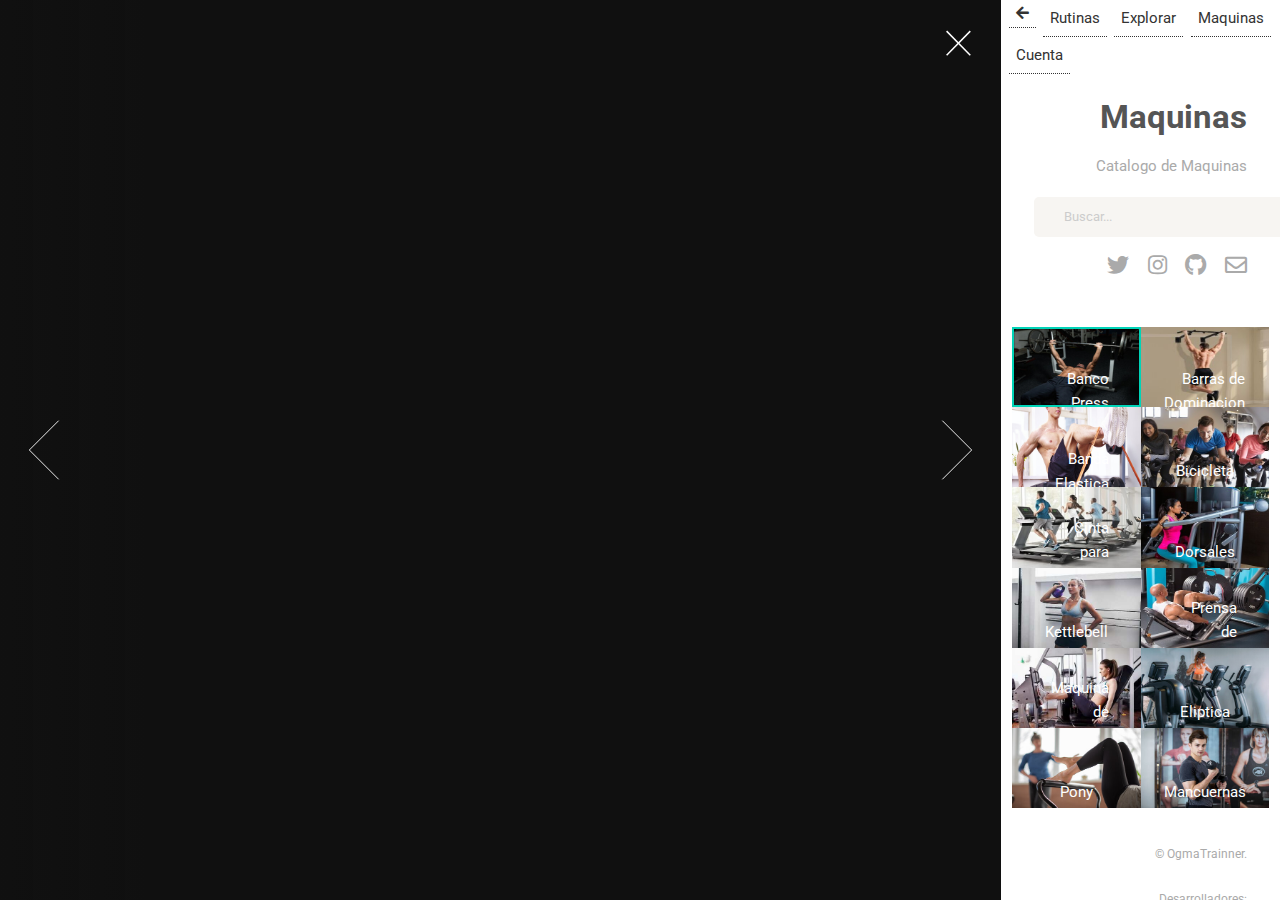
==== index.html @ bb1aaa71 "se agrega la pestana explorar" ====
<!DOCTYPE HTML>
<!--
	Lens by HTML5 UP
	html5up.net | @ajlkn
	Free for personal and commercial use under the CCA 3.0 license (html5up.net/license)
-->
<html>
	<head>
		<title>OgmaTrainner</title>
		<meta charset="utf-8" />
		<meta name="viewport" content="width=device-width, initial-scale=1, user-scalable=no" />
		<link rel="stylesheet" href="assets/css/main.css" />
		<noscript><link rel="stylesheet" href="assets/css/noscript.css" /></noscript>
	</head>
	<body class="is-preload-0 is-preload-1 is-preload-2">

		<!-- Main -->
			<div id="main">

				<div class="navbar">
					<ul>
						<li><a href="IniciarSesion.html" class="fas fa-arrow-left"></a></li>
						<li><a href="#">Rutinas</a></li>
						<li><a href="Explorar.html">Explorar</a></li>
						<li><a href="index.html">Maquinas</a></li>
						<li><a href="RegistrarDatos.html">Cuenta</a></li>												
					</ul>
				</div>

				<!-- Header -->
					<header id="header">

						<h1>Maquinas</h1>
						<p>Catalogo de Maquinas</p>

						<!--Search-->
						<div class="box">
							<div class="container-1">
								<span class="icon"></span>
								<input type="search" id="search" placeholder="Buscar..." />
							</div>
						</div>

						<!--Icons-->
						<ul class="icons">
							<li><a href="#" class="icon brands fa-twitter"><span class="label">Twitter</span></a></li>
							<li><a href="#" class="icon brands fa-instagram"><span class="label">Instagram</span></a></li>
							<li><a href="#" class="icon brands fa-github"><span class="label">Github</span></a></li>
							<li><a href="#" class="icon fa-envelope"><span class="label">Email</span></a></li>
						</ul>
					</header>

				<!-- Thumbnail -->
					<section id="thumbnails">
						<article>
							<a class="thumbnail" href="images/Banco_Press_Grandote.jpg" width= 50px data-position="left center"><img content-position="center" src="images/Banco_Press_Chiquito.jpg" alt="" /><div class="centrado">Banco Press</div></a>
							<h2>Banco Press</h2>
							<p>El press de banca, press de pecho, fuerza en banco, fuerza acostado o press banca, es un ejercicio de peso libre que trabaja principalmente la zona superior del cuerpo.</p>
						<button type="button" class="button1">Click Me!</button>
						</article>
						<article>
							<a class="thumbnail" href="images/Barras_Dominacion_Grande.jpg"><img src="images/Barras_Dominacion_Chiquita.jpg" alt="" /><div class="centrado">Barras de Dominacion</div></a>
							<h2>Barras de Dominacion</h2>
							<p>Las dominadas son ejercicios que consisten en levantar el cuerpo mientras este pende de una barra. Mediante diferentes agarres de las manos, se parte con los brazos estirados y 
							solicitando la fuerza de brazos espalda y abdomen, se lleva la barbilla a la altura de la barra.</p>
						<button type="button" class="button1">Click Me!</button>
						</article>
						<article>
							<a class="thumbnail" href="images/Cintas_Elastica_Grande.jpg" data-position="top center"><img  src="images/Cintas_Elastica_Chiquito.jpg" alt="" /><div class="centrado">Banda Elastica</div></a>
							<h2>Cintas Elasticas</h2>
							<p>con las bandas elásticas se pueden realizar ejercicios como un curl de bíceps, press militar, sentadillas o extensiones de tríceps. Tonificación muscular: otro motivo es el de tonificar 
							la musculatura, y para lo cual suelen emplearse las bandas lisas.</p>
						<button type="button" class="button1">Click Me!</button>
						</article>
						<article>
							<a class="thumbnail" href="images/Bicicleta.jpg"><img src="images/Bicicleta_pequeña.jpg" alt="" /><div class="centrado">Bicicleta</div></a>
							<h2>Bicicletas</h2>
							<p>El pedaleo incrementa la fuerza de las piernas, pues ejercita principalmente los músculos cuádriceps y los gemelos. Como resultado de un entrenamiento constante en bicicleta estática 
							se obtienen unas piernas más resistentes y contorneadas y un abdomen y glúteos más definidos.</p>
						<button type="button" class="button1">Click Me!</button>
						</article>
						<article>
							<a class="thumbnail" href="images/Cinta_Correr_.jpg" data-position="top center"><img src="images/Cinta_Correr_Pequeña.jpg" alt="" /><div class="centrado">Cinta para correr</div></a>
							<h2>Cinta de Correr</h2>
							<p>Si deseas bajar grasa y tonificar tus músculos en piernas y glúteos podrás hacer grandes sancadas en donde haya un poco de inclinación en la caminadora durante 5 minutos. Recuerda que todos 
							los ejercicios deben ser en intervalos de alta intensidad para que obtengas mejores resultados y de forma rápida.</p>
						<button type="button" class="button1">Click Me!</button>
						</article>
						<article>
							<a class="thumbnail" href="images/Dorsal.jpg"><img src="images/Dorsales_Pequeño.jpeg" alt="" /><div class="centrado">Dorsales</div></a>
							<h2>Dorsales</h2>
							<p>Los ejercicios para dorsales deben ser ejecutados con una técnica muy cuidada, además de informarnos sobre si tenemos alguna disfunción 
							muscular que debamos corregir antes de empezar con ellos.</p>
						<button type="button" class="button1">Click Me!</button>
						</article>
						<article>
							<a class="thumbnail" href="images/Kettlebel_grande.jpg"><img src="images/kettlebell chiquita.jpg" alt="" /><div class="centrado">Kettlebell</div></a>
							<h2>Kettlebell</h2>
							<p>Es una de las mejores formas de trabajar los glúteos, los cuádriceps y los isquiotibiales. Agregar una pesa rusa aumenta la resistencia contra la que su cuerpo tiene que 
							trabajar para levantarse, desafiando aún más sus músculos. Además, sostener la pesa rusa cerca de su pecho le ayuda a clavar la forma adecuada. Sims sugiere ponerse en cuclillas 
							profundamente porque 'es más funcional', explica. 'Cuando recoja bolsas pesadas de comestibles, debe ponerse en cuclillas así para no lastimarse la espalda'.</p>
						<button type="button" class="button1">Click Me!</button>
						</article>
						<article>
							<a class="thumbnail" href="images/prensa_piernas_grande.jpg"><img src="images/prensa_piernas_chiquita.jpg" alt="" /><div class="centrado">Prensa de Piernas</div></a>
							<h2>Prensa de Piernas</h2>
							<p>Nos colocaremos con la espalda bien apoyada en el respaldo de la máquina llamada prensa inclinada a 45 grados y los pies sobre la plataforma que debemos empujar, 
							medianamente separados entre sí. Quitamos los soportes laterales del peso y empujamos la plataforma con las piernas para dejar casi extendidas las mismas</p>
						<button type="button" class="button1">Click Me!</button>
						</article>
						<article>
							<a class="thumbnail" href="images/maquina_piernas_grande.jpeg"><img  src="images/maquina de piernas chiquita.jpg" alt="" /><div class="centrado">Maquina de Piernas</div></a>
							<h2>Maquina de Piernas</h2>
							<p>Esta máquina que se usa generalmente para lesiones, es buenísima para trabajar esta zona tan complicada de la pierna de entrenar. Te sientas en la silla, 
							pones las piernas en las almohadillas pero con los pies bajo estas y con las rodillas alineadas.Una vez colocado, solo tendrás que subir el peso que irá 
							relacionado con la ‘palanca’ que levantarás con tus pies mientras estiras los cuadriceps.</p>
						<button type="button" class="button1">Click Me!</button>
						</article>
						<article>
							<a class="thumbnail" href="images/eliptica_grande.jpg"><img src="images/eliptica chiquita.jpg" alt="" /><div class="centrado">Eliptica</div></a>
							<h2>Eliptica</h2>
							<p>Mientras patinamos estamos trabajando los músculos del tren inferior: los cuádriceps (parte frontal del muslo), glúteos (parte posterior), 
							aductores y abductores (parte interna y externa de las caderas/muslos), y los músculos de la pierna baja, así que la tonificación y fortalecimiento están garantizados. 
							Los músculos que mejoran la postura como los abdominales y extensores posteriores también se fortalecen para desarrollar el equilibrio.</p>
						<button type="button" class="button1">Click Me!</button>
						</article>
						<article>
							<a class="thumbnail" href="images/pony_grande.png"><img src="images/pony chiquito.jpg" alt="" /><div class="centrado">Pony</div></a>
							<h2>Pony</h2>
							<p>Este es un equipo biosaludable muy completo que además de mejorar la capacidad cardio-pulmonar, activa y tonifica la musculatura de los brazos, piernas, abdominal y pecho.
							REPETICIONES: Se recomiendan 3 sesiones de 10 repeticiones, con un descanso de 5 segundos entre serie y serie para el uso de este equipo biosaludable, siempre considerando el estado físico del usuario. .</p>
						<button type="button" class="button1">Click Me!</button>
						</article>
						<article>
							<a class="thumbnail" href="images/mancuerna_grande.jpeg"><img src="images/mancuerna_chiquita.jpg" alt="" /><div class="centrado">Mancuernas</div></a>
							<h2>Mancuernas</h2>
							<p>Comienza con las pesas en los hombros. Dobla las rodillas ligeramente y aprieta los glúteos. Usa las piernas para ayudar a que el movimiento conduzca las pesas por encima de la cabeza, 
							lleva los bíceps a la oreja para que las pesas terminen directamente encima de la cabeza, no delante de la frente. Resiste la gravedad y baja las mancuernas lentamente hasta tus hombros y 
							vuelve a ponerlas en el punto de partida para repetir el ejercicio de nuevo.
							Consejo: Si no sientes que tus abdominales están funcionando, intenta activarlos (plancha/bear crawls) para activar tu core.
							</p>
							<button type="button" class="button1">Click Me!</button>
						</article>
					</section>


				<!-- Footer -->
					<footer id="footer">
						<ul class="copyright">
							<li>&copy; OgmaTrainner.</li><br><br><li>Desarrolladores: <p>-Sebastián Ocampo Roa<br>
																			 	 -Juan Felipe Muñoz<br>
																				 -Ivan Pulido</p>.</li>
						</ul>
					</footer>

			</div>

		<!-- Scripts -->
			<script src="assets/js/jquery.min.js"></script>
			<script src="assets/js/browser.min.js"></script>
			<script src="assets/js/breakpoints.min.js"></script>
			<script src="assets/js/main.js"></script>

	</body>
</html>
---- assets/css/main.css ----
@import url(fontawesome-all.min.css);
@import url("https://fonts.googleapis.com/css?family=Roboto:400,700");

/*
	Lens by HTML5 UP
	html5up.net | @ajlkn
	Free for personal and commercial use under the CCA 3.0 license (html5up.net/license)
*/

html, body, div, span, applet, object,
iframe, h1, h2, h3, h4, h5, h6, p, blockquote,
pre, a, abbr, acronym, address, big, cite,
code, del, dfn, em, img, ins, kbd, q, s, samp,
small, strike, strong, sub, sup, tt, var, b,
u, i, center, dl, dt, dd, ol, ul, li, fieldset,
form, label, legend, table, caption, tbody,
tfoot, thead, tr, th, td, article, aside,
canvas, details, embed, figure, figcaption,
footer, header, hgroup, menu, nav, output, ruby,
section, summary, time, mark, audio, video {
	margin: 0;
	padding: 0;
	border: 0;
	font-size: 100%;
	font: inherit;
	vertical-align: baseline;}

article, aside, details, figcaption, figure,
footer, header, hgroup, menu, nav, section {
	display: block;}

body {
	line-height: 1;
}

ol, ul {
	list-style: none;
}

blockquote, q {
	quotes: none;
}

	blockquote:before, blockquote:after, q:before, q:after {
		content: '';
		content: none;
	}

table {
	border-collapse: collapse;
	border-spacing: 0;
}

body {
	-webkit-text-size-adjust: none;
}

mark {
	background-color: transparent;
	color: inherit;
}

input::-moz-focus-inner {
	border: 0;
	padding: 0;
}
input, select, textarea {
	-moz-appearance: none;
	-webkit-appearance: none;
	-ms-appearance: none;
	appearance: none;
}

.button1 {
	border: none;
	color: white;
	padding: 15px 32px;
	text-align: center;
	text-decoration: none;
	display: inline-block;
	font-size: 16px;
	margin: 4px 2px;
	cursor: pointer;
	background-color: rgb(201, 118, 9);
	border-radius: 12px;
}

.button2 {
	display: none;
  	position: fixed;
  	bottom: 20px;
  	left: 130px;
  	z-index: 99;
  	font-size: 18px;
  	border: none;
  	outline: none;
  	background-color: rgb(201, 118, 9);
  	color: white;
  	cursor: pointer;
  	padding: 15px;
  	border-radius: 12px;
}

.centrado{
	position: absolute;
	top: 80%;
	left: 50%;
	transform: translate(-50%,-50%);
	color: white;
}
/* Navbar principal*/

.navbar ul{
	list-style-type: none;	
	top: 0;
	width: 100%;
	margin: 0;
	padding: 0;
	overflow: hidden;
	background-color: white;	  
}

.navbar li{
	float: left;
}

.navbar li a{
	display: block;
	color: #333;
	text-align: center;
	padding: 6px 7px;
	text-decoration: none;
}

.box{
	margin: 10px auto;
	width: 320px;
	height: 40px;
}

.container-1{
	width: 320px;
	vertical-align: middle;
	white-space: nowrap;
	position: relative;
  }

.container-1 input#search{
	width: 320px;
	height: 40px;
	background: #F7F5F2;
	border: none;
	font-size: 10pt;
	float: left;
	color: #000000;
	padding-left: 30px;
	-webkit-border-radius: 5px;
	-moz-border-radius: 5px;
	border-radius: 5px;
}

.container-1 input{
	color: #000000;
}

.container-1 .icon{
	position: absolute;
	top: 50%;
	margin-left: 17px;
	margin-top: 17px;
	z-index: 1;
	color: #4f5b66;
  }


.formulario {
 padding: 20px 20px 20px 20px;
}

input[type="file"] {
    display: none;
}

.custom-file-upload {
    border: 1px solid #ccc;
    display: inline-block;
    padding: 6px 12px;
    cursor: pointer;
	height: 25px;
	width: 200px;
	background-color: rgb(201, 118, 9);
	border-radius: 5%;
}

.custom-file-upload p{
	position: absolute;
	top: 364px;
	left: 180px;
	transform: translate(-50%,-50%);
	color: white;
}

.logofont h1{
	color: #1942C3;
}
/* Basic */

	/*
			@-ms-viewport {
				width: device-width;
			}
		*/

	@media screen and (max-width: 480px) {

		html, body {
			min-width: 320px;
		}

	}

	body.is-preload-0 *, body.is-preload-0 *:before, body.is-preload-0 *:after {
		-moz-animation: none !important;
		-webkit-animation: none !important;
		-ms-animation: none !important;
		animation: none !important;
		-moz-transition: none !important;
		-webkit-transition: none !important;
		-ms-transition: none !important;
		transition: none !important;
	}

	html {
		box-sizing: border-box;
	}

	*, *:before, *:after {
		box-sizing: inherit;
	}

	html, body {
		background-color: #101010;
		overflow: hidden;
	}

/* Type */

	html {
		font-size: 16pt;
	}

		@media screen and (max-width: 1680px) {

			html {
				font-size: 12pt;
			}

		}

		@media screen and (max-width: 1280px) {

			html {
				font-size: 11pt;
			}

		}

	body {
		background-color: #fff;
		color: #aaa;
	}

	body, input, select, textarea {
		font-family: "Roboto", Helvetica, sans-serif;
		font-weight: 400;
		line-height: 1.65;
		font-size: 1em;
		color: #aaa;
	}
	

	a {
		-moz-transition: color 0.25s ease, border-bottom-color 0.25s ease;
		-webkit-transition: color 0.25s ease, border-bottom-color 0.25s ease;
		-ms-transition: color 0.25s ease, border-bottom-color 0.25s ease;
		transition: color 0.25s ease, border-bottom-color 0.25s ease;
		border-bottom: dotted 1px;
		color: inherit;
		text-decoration: none;
	}

		a:hover {
			border-bottom-color: transparent;
			color: #00D3B7;
		}

	strong, b {
		font-weight: 400;
		color: #555;
	}

	em, i {
		font-style: italic;
	}

	p {
		margin: 0 0 1.25em 0;
	}

	h1, h2, h3, h4, h5, h6 {
		font-weight: 400;
		line-height: 1.25;
		margin: 0 0 0.5em 0;
		color: #555;
	}

		h1 a, h2 a, h3 a, h4 a, h5 a, h6 a {
			color: inherit;
			text-decoration: none;
		}

	h2 {
		font-size: 1.25em;
	}

	h3 {
		font-size: 1em;
	}

	h4 {
		font-size: 0.9em;
	}

	h5 {
		font-size: 0.8em;
	}

	h6 {
		font-size: 0.7em;
	}

	sub {
		font-size: 0.8em;
		position: relative;
		top: 0.5em;
	}

	sup {
		font-size: 0.8em;
		position: relative;
		top: -0.5em;
	}

	blockquote {
		border-left: solid 4px #ccc;
		font-style: italic;
		margin: 0 0 1.25em 0;
		padding: 0.3125em 0 0.3125em 1.25em;
	}

	code {
		border-radius: 4px;
		border: solid 1px;
		font-family: "Courier New", monospace;
		font-size: 0.9em;
		margin: 0 0.25em;
		padding: 0.25em 0.65em;
		border-color: #ccc;
	}

	pre {
		-webkit-overflow-scrolling: touch;
		font-family: "Courier New", monospace;
		font-size: 0.9em;
		margin: 0 0 1.25em 0;
	}

		pre code {
			display: block;
			padding: 1em 1.5em;
			overflow-x: auto;
		}

	hr {
		border: 0;
		border-bottom: solid 1px #ccc;
		margin: 1.25em 0;
	}

		hr.major {
			margin: 1.875em 0;
		}

	.align-left {
		text-align: left;
	}

	.align-center {
		text-align: center;
	}

	.align-right {
		text-align: right;
	}

/* Button */

	input[type="submit"],
	input[type="reset"],
	input[type="button"],
	button,
	.button {
		-moz-appearance: none;
		-webkit-appearance: none;
		-ms-appearance: none;
		appearance: none;
		-moz-transition: background-color 0.25s ease-in-out, border-color 0.25s ease-in-out, color 0.25s ease-in-out;
		-webkit-transition: background-color 0.25s ease-in-out, border-color 0.25s ease-in-out, color 0.25s ease-in-out;
		-ms-transition: background-color 0.25s ease-in-out, border-color 0.25s ease-in-out, color 0.25s ease-in-out;
		transition: background-color 0.25s ease-in-out, border-color 0.25s ease-in-out, color 0.25s ease-in-out;
		background-color: transparent;
		border-radius: 4px;
		border: solid 1px #ccc;
		color: #555;
		cursor: pointer;
		display: inline-block;
		line-height: 1;
		padding: 0.75em 1.5em;
		text-align: center;
		text-decoration: none;
		white-space: nowrap;
	}

		input[type="submit"]:hover,
		input[type="reset"]:hover,
		input[type="button"]:hover,
		button:hover,
		.button:hover {
			border-color: #00D3B7;
			color: #00D3B7;
		}

			input[type="submit"]:hover:active,
			input[type="reset"]:hover:active,
			input[type="button"]:hover:active,
			button:hover:active,
			.button:hover:active {
				background-color: rgba(0, 211, 183, 0.15);
			}

		input[type="submit"].icon,
		input[type="reset"].icon,
		input[type="button"].icon,
		button.icon,
		.button.icon {
			padding-left: 1.35em;
		}

			input[type="submit"].icon:before,
			input[type="reset"].icon:before,
			input[type="button"].icon:before,
			button.icon:before,
			.button.icon:before {
				margin-right: 0.5em;
			}

		input[type="submit"].fit,
		input[type="reset"].fit,
		input[type="button"].fit,
		button.fit,
		.button.fit {
			width: 100%;
		}

		input[type="submit"].small,
		input[type="reset"].small,
		input[type="button"].small,
		button.small,
		.button.small {
			font-size: 0.8em;
		}

		input[type="submit"].large,
		input[type="reset"].large,
		input[type="button"].large,
		button.large,
		.button.large {
			font-size: 1.35em;
		}

		input[type="submit"].disabled, input[type="submit"]:disabled,
		input[type="reset"].disabled,
		input[type="reset"]:disabled,
		input[type="button"].disabled,
		input[type="button"]:disabled,
		button.disabled,
		button:disabled,
		.button.disabled,
		.button:disabled {
			pointer-events: none;
			opacity: 0.25;
		}

/* Form */

	form {
		margin: 0 0 1.25em 0;
	}

	label {
		color: #555;
		display: block;
		font-size: 0.9em;
		font-weight: 400;
		margin: 0 0 0.625em 0;
	}

	input[type="text"],
	input[type="password"],
	input[type="email"],
	select,
	textarea {
		-moz-appearance: none;
		-webkit-appearance: none;
		-ms-appearance: none;
		appearance: none;
		background-color: transparent;
		border-radius: 4px;
		border: solid 1px #ccc;
		color: inherit;
		display: block;
		outline: 0;
		padding: 0 0.75em;
		text-decoration: none;
		width: 100%;
	}

		input[type="text"]:invalid,
		input[type="password"]:invalid,
		input[type="email"]:invalid,
		select:invalid,
		textarea:invalid {
			box-shadow: none;
		}

		input[type="text"]:focus,
		input[type="password"]:focus,
		input[type="email"]:focus,
		select:focus,
		textarea:focus {
			border-color: #00D3B7;
		}

	select {
		background-image: url("data:image/svg+xml;charset=utf8,%3Csvg xmlns='http://www.w3.org/2000/svg' width='40' height='40' preserveAspectRatio='none' viewBox='0 0 40 40'%3E%3Cpath d='M9.4,12.3l10.4,10.4l10.4-10.4c0.2-0.2,0.5-0.4,0.9-0.4c0.3,0,0.6,0.1,0.9,0.4l3.3,3.3c0.2,0.2,0.4,0.5,0.4,0.9 c0,0.4-0.1,0.6-0.4,0.9L20.7,31.9c-0.2,0.2-0.5,0.4-0.9,0.4c-0.3,0-0.6-0.1-0.9-0.4L4.3,17.3c-0.2-0.2-0.4-0.5-0.4-0.9 c0-0.4,0.1-0.6,0.4-0.9l3.3-3.3c0.2-0.2,0.5-0.4,0.9-0.4S9.1,12.1,9.4,12.3z' fill='%23ccc' /%3E%3C/svg%3E");
		background-size: 1.25rem;
		background-repeat: no-repeat;
		background-position: calc(100% - 1rem) center;
		height: 2.75em;
		padding-right: 2.75em;
		text-overflow: ellipsis;
	}

		select option {
			color: #555;
			background: #fff;
		}

		select:focus::-ms-value {
			background-color: transparent;
		}

		select::-ms-expand {
			display: none;
		}

	.select-wrapper {
		text-decoration: none;
		display: block;
		position: relative;
	}

		.select-wrapper:before {
			-moz-osx-font-smoothing: grayscale;
			-webkit-font-smoothing: antialiased;
			display: inline-block;
			font-style: normal;
			font-variant: normal;
			text-rendering: auto;
			line-height: 1;
			text-transform: none !important;
			font-family: 'Font Awesome 5 Free';
			font-weight: 900;
		}

		.select-wrapper:before {
			color: #ccc;
			content: '\f107';
			display: block;
			height: 2.75em;
			line-height: 2.75em;
			pointer-events: none;
			position: absolute;
			right: 0;
			text-align: center;
			top: 0;
			width: 2.75em;
		}

		.select-wrapper select::-ms-expand {
			display: none;
		}

	input[type="text"],
	input[type="password"],
	input[type="email"],
	select {
		height: 2.75em;
	}

	textarea {
		padding: 0.75em 1em;
	}

	input[type="checkbox"],
	input[type="radio"] {
		-moz-appearance: none;
		-webkit-appearance: none;
		-ms-appearance: none;
		appearance: none;
		display: block;
		float: left;
		margin-right: -2em;
		opacity: 0;
		width: 1em;
		z-index: -1;
	}

		input[type="checkbox"] + label,
		input[type="radio"] + label {
			text-decoration: none;
			color: #aaa;
			cursor: pointer;
			display: inline-block;
			font-size: 1em;
			font-weight: 400;
			margin: 0;
			padding-left: 2.4em;
			padding-right: 0.75em;
			position: relative;
		}

			input[type="checkbox"] + label:before,
			input[type="radio"] + label:before {
				-moz-osx-font-smoothing: grayscale;
				-webkit-font-smoothing: antialiased;
				display: inline-block;
				font-style: normal;
				font-variant: normal;
				text-rendering: auto;
				line-height: 1;
				text-transform: none !important;
				font-family: 'Font Awesome 5 Free';
				font-weight: 900;
			}

			input[type="checkbox"] + label:before,
			input[type="radio"] + label:before {
				background: transparent;
				border-radius: 4px;
				border: solid 1px #ccc;
				content: '';
				display: inline-block;
				font-size: 0.8em;
				height: 2.0625em;
				left: 0;
				line-height: 2.0625em;
				position: absolute;
				text-align: center;
				top: 0;
				width: 2.0625em;
			}

		input[type="checkbox"]:checked + label:before,
		input[type="radio"]:checked + label:before {
			background-color: #555;
			border-color: #555;
			color: #fff;
			content: '\f00c';
		}

		input[type="checkbox"]:focus + label:before,
		input[type="radio"]:focus + label:before {
			border-color: #00D3B7;
		}

	input[type="checkbox"] + label:before {
		border-radius: 4px;
	}

	input[type="radio"] + label:before {
		border-radius: 100%;
	}

	::-webkit-input-placeholder {
		opacity: 1.0;
		color: #ccc !important;
	}

	:-moz-placeholder {
		opacity: 1.0;
		color: #ccc !important;
	}

	::-moz-placeholder {
		opacity: 1.0;		color: #ccc !important;
	}

	:-ms-input-placeholder {
		opacity: 1.0;
		color: #ccc !important;
	}

	.field {
		margin: 0 0 1.25em 0;
	}

/* Icon */

	.icon {
		text-decoration: none;
		border-bottom: none;
		position: relative;
	}

		.icon:before {
			-moz-osx-font-smoothing: grayscale;
			-webkit-font-smoothing: antialiased;
			display: inline-block;
			font-style: normal;
			font-variant: normal;
			text-rendering: auto;
			line-height: 1;
			text-transform: none !important;
			font-family: 'Font Awesome 5 Free';
			font-weight: 400;
		}

		.icon > .label {
			display: none;
		}

		.icon:before {
			line-height: inherit;
		}

		.icon.solid:before {
			font-weight: 900;
		}

		.icon.brands:before {
			font-family: 'Font Awesome 5 Brands';
		}

/* List */

	ol {
		list-style: decimal;
		margin: 0 0 1.25em 0;
		padding-left: 1.25em;
	}

		ol li {
			padding-left: 0.25em;
		}

	ul {
		list-style: disc;
		margin: 0 0 1.25em 0;
		padding-left: 1em;
	}

		ul li {
			padding-left: 0.5em;
		}

		ul.alt {
			list-style: none;
			padding-left: 0;
		}

			ul.alt li {
				border-top: solid 1px #ccc;
				padding: 0.5em 0;
			}

				ul.alt li:first-child {
					border-top: 0;
					padding-top: 0;
				}

	dl {
		margin: 0 0 1.25em 0;
	}

		dl dt {
			display: block;
			font-weight: 400;
			margin: 0 0 0.625em 0;
		}

		dl dd {
			margin-left: 1.25em;
		}

/* Actions */

	ul.actions {
		display: -moz-flex;
		display: -webkit-flex;
		display: -ms-flex;
		display: flex;
		cursor: default;
		list-style: none;
		margin-left: -0.625em;
		padding-left: 0;
	}

		ul.actions li {
			padding: 0 0 0 0.625em;
			vertical-align: middle;
		}

		ul.actions.special {
			-moz-justify-content: center;
			-webkit-justify-content: center;
			-ms-justify-content: center;
			justify-content: center;
			width: 100%;
			margin-left: 0;
		}

			ul.actions.special li:first-child {
				padding-left: 0;
			}

		ul.actions.stacked {
			-moz-flex-direction: column;
			-webkit-flex-direction: column;
			-ms-flex-direction: column;
			flex-direction: column;
			margin-left: 0;
		}

			ul.actions.stacked li {
				padding: 0.8125em 0 0 0;
			}

				ul.actions.stacked li:first-child {
					padding-top: 0;
				}

		ul.actions.fit {
			width: calc(100% + 0.625em);
		}

			ul.actions.fit li {
				-moz-flex-grow: 1;
				-webkit-flex-grow: 1;
				-ms-flex-grow: 1;
				flex-grow: 1;
				-moz-flex-shrink: 1;
				-webkit-flex-shrink: 1;
				-ms-flex-shrink: 1;
				flex-shrink: 1;
				width: 100%;
			}

				ul.actions.fit li > * {
					width: 100%;
				}

			ul.actions.fit.stacked {
				width: 100%;
			}

		@media screen and (max-width: 480px) {

			ul.actions:not(.fixed) {
				-moz-flex-direction: column;
				-webkit-flex-direction: column;
				-ms-flex-direction: column;
				flex-direction: column;
				margin-left: 0;
				width: 100% !important;
			}

				ul.actions:not(.fixed) li {
					-moz-flex-grow: 1;
					-webkit-flex-grow: 1;
					-ms-flex-grow: 1;
					flex-grow: 1;
					-moz-flex-shrink: 1;
					-webkit-flex-shrink: 1;
					-ms-flex-shrink: 1;
					flex-shrink: 1;
					padding: 0.625em 0 0 0;
					text-align: center;
					width: 100%;
				}

					ul.actions:not(.fixed) li > * {
						width: 100%;
					}

					ul.actions:not(.fixed) li:first-child {
						padding-top: 0;
					}

					ul.actions:not(.fixed) li input[type="submit"],
					ul.actions:not(.fixed) li input[type="reset"],
					ul.actions:not(.fixed) li input[type="button"],
					ul.actions:not(.fixed) li button,
					ul.actions:not(.fixed) li .button {
						width: 100%;
					}

						ul.actions:not(.fixed) li input[type="submit"].icon:before,
						ul.actions:not(.fixed) li input[type="reset"].icon:before,
						ul.actions:not(.fixed) li input[type="button"].icon:before,
						ul.actions:not(.fixed) li button.icon:before,
						ul.actions:not(.fixed) li .button.icon:before {
							margin-left: -0.5rem;
						}

		}

/* Icons */

	ul.icons {
		cursor: default;
		list-style: none;
		padding-left: 0;
	}

		ul.icons li {
			display: inline-block;
			padding: 0 1em 0 0;
		}

			ul.icons li:last-child {
				padding-right: 0;
			}

			ul.icons li .icon:before {
				font-size: 1.5rem;
			}

/* Main */

	#main {
		-moz-transition: opacity 0.75s ease, right 0.75s ease, left 0.75s ease, visibility 0.75s;
		-webkit-transition: opacity 0.75s ease, right 0.75s ease, left 0.75s ease, visibility 0.75s;
		-ms-transition: opacity 0.75s ease, right 0.75s ease, left 0.75s ease, visibility 0.75s;
		transition: opacity 0.75s ease, right 0.75s ease, left 0.75s ease, visibility 0.75s;
		-webkit-overflow-scrolling: touch;
		position: fixed;
		top: 0;
		width: 22.5em;
		height: 100%;
		background: #fff;
		outline: 0;
		overflow-x: hidden;
		overflow-y: auto;
		text-align: right;
		visibility: visible;
		z-index: 10000;
		right: 0;
	}

		#main .toggle {
			-webkit-tap-highlight-color: rgba(0, 0, 0, 0);
			position: absolute;
			top: 0;
			width: 4em;
			height: 4em;
			background-image: url("images/close-small-alt.svg");
			background-repeat: no-repeat;
			background-size: 32px 32px;
			cursor: pointer;
			display: none;
			z-index: 1;
			background-position: 0.5em 0.5em;
			left: 0;
		}

		body.fullscreen #main {
			visibility: hidden;
			right: -22.5em;
		}

		body.is-preload-1 #main {
			opacity: 0;
			right: -2em;
		}

		@media screen and (max-width: 1280px) {

			#main {
				width: 19em;
			}

				body.fullscreen #main {
					right: -19em;
				}

		}

		@media screen and (max-width: 980px) {

			#main {
				background: rgba(255, 255, 255, 0.925);
			}

				#main .toggle {
					display: block;
				}

		}

		@media screen and (max-width: 480px) {

			#main {
				-moz-transition: opacity 0.5s ease, visibility 0.5s;
				-webkit-transition: opacity 0.5s ease, visibility 0.5s;
				-ms-transition: opacity 0.5s ease, visibility 0.5s;
				transition: opacity 0.5s ease, visibility 0.5s;
				width: 100%;
				background: #fff;
				text-align: center;
			}

				body.is-preload-1 #main {
					left: auto !important;
					right: auto !important;
				}

				body.fullscreen #main {
					left: auto !important;
					right: auto !important;
					opacity: 0;
				}

				#main .toggle {
					display: none;
				}

		}

/* Header */

	#header {
		padding: 1.5em 2.25em 1.75em 2.25em ;
	}
		#header h1 {
			font-size: 2.25em;
			font-weight: 700;
		}
	#header1 {
		padding: 10px 10px 10px 2px ;
	}

		#header1 h1 {
			font-size: 2.25em;
			font-weight: 700;
		}

/* Footer */

	#footer {
		padding: 2.25em 2.25em 1em 2.25em ;
	}

		#footer .copyright {
			list-style: none;
			padding: 0;
		}

			#footer .copyright li {
				display: inline-block;
				font-size: 0.8em;
				margin-left: 0.35em;
				padding: 0;
			}

				#footer .copyright li:first-child {
					margin-left: 0;
				}

/* Thumbnails */

	#thumbnails {
		display: -moz-flex;
		display: -webkit-flex;
		display: -ms-flex;
		display: flex;
		-moz-flex-wrap: wrap;
		-webkit-flex-wrap: wrap;
		-ms-flex-wrap: wrap;
		flex-wrap: wrap;
		padding: 0 0.75em;
	}

		#thumbnails article {/* parte de imagenes pequeñas  */
			position: relative;
			width: 50%;
			outline: 0;
		}

			#thumbnails article .thumbnail {
				-webkit-tap-highlight-color: rgba(0, 0, 0, 0);
				display: block;
				position: relative;
				border: 0;
				outline: 0;
				
			}

				#thumbnails article .thumbnail img {
					display: block;
					width: 100%;
					
				}

				#thumbnails article .thumbnail:before {
					pointer-events: none;
					-moz-transition: opacity 0.25s ease;
					-webkit-transition: opacity 0.25s ease;
					-ms-transition: opacity 0.25s ease;
					transition: opacity 0.25s ease;
					content: '';
					position: absolute;
					left: 0;
					top: 0;
					width: 100%;
					height: 100%;
					box-shadow: inset 0 0 0 2px #00D3B7, inset 0 0 0px 3px rgba(0, 0, 0, 0.15);
					opacity: 0;
					z-index: 1;
				}

				#thumbnails article .thumbnail:focus:before {
					opacity: 0.5;
				}

			#thumbnails article h2, #thumbnails article p {
				display: none;
			}

			#thumbnails article.active .thumbnail:before {
				opacity: 1;
			}

		@media screen and (max-width: 480px) {

			#thumbnails article .thumbnail:before {
				display: none;
			}

		}

/* Viewer */

	@-moz-keyframes spinner {
		0% {
			-moz-transform: rotate(0deg);
			-webkit-transform: rotate(0deg);
			-ms-transform: rotate(0deg);
			transform: rotate(0deg);
		}

		100% {
			-moz-transform: rotate(360deg);
			-webkit-transform: rotate(360deg);
			-ms-transform: rotate(360deg);
			transform: rotate(360deg);
		}
	}

	@-webkit-keyframes spinner {
		0% {
			-moz-transform: rotate(0deg);
			-webkit-transform: rotate(0deg);
			-ms-transform: rotate(0deg);
			transform: rotate(0deg);
		}

		100% {
			-moz-transform: rotate(360deg);
			-webkit-transform: rotate(360deg);
			-ms-transform: rotate(360deg);
			transform: rotate(360deg);
		}
	}

	@-ms-keyframes spinner {
		0% {
			-moz-transform: rotate(0deg);
			-webkit-transform: rotate(0deg);
			-ms-transform: rotate(0deg);
			transform: rotate(0deg);
		}

		100% {
			-moz-transform: rotate(360deg);
			-webkit-transform: rotate(360deg);
			-ms-transform: rotate(360deg);
			transform: rotate(360deg);
		}
	}

	@keyframes spinner {
		0% {
			-moz-transform: rotate(0deg);
			-webkit-transform: rotate(0deg);
			-ms-transform: rotate(0deg);
			transform: rotate(0deg);
		}

		100% {
			-moz-transform: rotate(360deg);
			-webkit-transform: rotate(360deg);
			-ms-transform: rotate(360deg);
			transform: rotate(360deg);
		}
	}

	#viewer {
		-moz-transition: opacity 0.75s ease, width 0.75s ease;
		-webkit-transition: opacity 0.75s ease, width 0.75s ease;
		-ms-transition: opacity 0.75s ease, width 0.75s ease;
		transition: opacity 0.75s ease, width 0.75s ease;
		position: absolute;
		top: 0;
		width: calc(100% - 22.5em);
		height: 100%;
		left: 0;
	}

		#viewer .inner {
			pointer-events: none;
			position: absolute;
			top: 0;
			left: 0;
			z-index: 2;
			width: 100%;
			height: 100%;
		}

			#viewer .inner > * {
				pointer-events: auto;
			}

			#viewer .inner:before {
				background-image: -moz-linear-gradient(left, rgba(16,16,16,0.2), rgba(16,16,16,0) 10em, rgba(16,16,16,0)), -moz-linear-gradient(right, rgba(16,16,16,0.2), rgba(16,16,16,0) 10em, rgba(16,16,16,0));
				background-image: -webkit-linear-gradient(left, rgba(16,16,16,0.2), rgba(16,16,16,0) 10em, rgba(16,16,16,0)), -webkit-linear-gradient(right, rgba(16,16,16,0.2), rgba(16,16,16,0) 10em, rgba(16,16,16,0));
				background-image: -ms-linear-gradient(left, rgba(16,16,16,0.2), rgba(16,16,16,0) 10em, rgba(16,16,16,0)), -ms-linear-gradient(right, rgba(16,16,16,0.2), rgba(16,16,16,0) 10em, rgba(16,16,16,0));
				background-image: linear-gradient(left, rgba(16,16,16,0.2), rgba(16,16,16,0) 10em, rgba(16,16,16,0)), linear-gradient(right, rgba(16,16,16,0.2), rgba(16,16,16,0) 10em, rgba(16,16,16,0));
				content: '';
				display: block;
				position: absolute;
				top: 0;
				left: 0;
				width: 100%;
				height: 100%;
			}

			#viewer .inner .toggle {
				-webkit-tap-highlight-color: rgba(0, 0, 0, 0);
				position: absolute;
				top: 0;
				width: 4em;
				height: 4em;
				background-image: url("images/close.svg");
				background-repeat: no-repeat;
				background-size: 64px 64px;
				cursor: pointer;
				z-index: 1;
				right: 0;
				background-position: calc(100% - 0.75em) 0.75em;
			}

			#viewer .inner .nav-next,
			#viewer .inner .nav-previous {
				-webkit-tap-highlight-color: rgba(0, 0, 0, 0);
				position: absolute;
				top: 50%;
				width: 6em;
				height: 6em;
				margin-top: -3em;
				background-image: url("images/arrow.svg");
				background-position: center;
				background-repeat: no-repeat;
				background-size: contain;
				cursor: pointer;
			}

			#viewer .inner .nav-previous {
				-moz-transform: scaleX(-1);
				-webkit-transform: scaleX(-1);
				-ms-transform: scaleX(-1);
				transform: scaleX(-1);
				left: 0;
			}

			#viewer .inner .nav-next {
				right: 0;
			}

		#viewer .slide {
			-moz-transition: opacity 0.5s ease-in-out;
			-webkit-transition: opacity 0.5s ease-in-out;
			-ms-transition: opacity 0.5s ease-in-out;
			transition: opacity 0.5s ease-in-out;
			position: absolute;
			top: 0;
			left: 0;
			width: 100%;
			height: 100%;
			opacity: 1;
			z-index: 1;
		}

			#viewer .slide .caption {
				background-image: -moz-linear-gradient(bottom, rgba(16,16,16,0.75), rgba(16,16,16,0.25) 80%, rgba(16,16,16,0));
				background-image: -webkit-linear-gradient(bottom, rgba(16,16,16,0.75), rgba(16,16,16,0.25) 80%, rgba(16,16,16,0));
				background-image: -ms-linear-gradient(bottom, rgba(16,16,16,0.75), rgba(16,16,16,0.25) 80%, rgba(16,16,16,0));
				background-image: linear-gradient(bottom, rgba(16,16,16,0.75), rgba(16,16,16,0.25) 80%, rgba(16,16,16,0));
				padding: 2em 2em 0.75em 2em ;
				position: absolute;
				bottom: 0;
				left: 0;
				width: 100%;
				color: rgba(255, 255, 255, 0.5);
				z-index: 1;
			}

				#viewer .slide .caption h2, #viewer .slide .caption h3, #viewer .slide .caption h4, #viewer .slide .caption h5, #viewer .slide .caption h6 {
					color: #fff;
				}

			#viewer .slide .image {
				-moz-transition: opacity 0.5s ease-in-out;
				-webkit-transition: opacity 0.5s ease-in-out;
				-ms-transition: opacity 0.5s ease-in-out;
				transition: opacity 0.5s ease-in-out;
				position: absolute;
				top: 0;
				left: 0;
				width: 100%;
				height: 100%;
				background-repeat: no-repeat;
				background-size: cover;
				opacity: 0;
			}

			#viewer .slide:before {
				-moz-animation: spinner 1s linear infinite;
				-webkit-animation: spinner 1s linear infinite;
				-ms-animation: spinner 1s linear infinite;
				animation: spinner 1s linear infinite;
				-moz-transition: opacity 0.5s ease-in-out;
				-webkit-transition: opacity 0.5s ease-in-out;
				-ms-transition: opacity 0.5s ease-in-out;
				transition: opacity 0.5s ease-in-out;
				content: '';
				display: block;
				position: absolute;
				top: 50%;
				left: 50%;
				width: 3em;
				height: 3em;
				background-image: url("images/spinner.svg");
				background-position: center;
				background-repeat: no-repeat;
				background-size: contain;
				margin: -1.5em 0 0 -1.5em;
				opacity: 0;
			}

			#viewer .slide.loading:before {
				opacity: 1;
			}

			#viewer .slide.active .image {
				opacity: 1;
			}

		body.fullscreen #viewer {
			width: 100%;
		}

			body.fullscreen #viewer .inner .toggle {
				background-image: url("images/open.svg");
			}

		body.is-preload-1 #viewer {
			opacity: 0;
		}

		body.is-preload-2 #viewer .slide {
			opacity: 0;
		}

		@media screen and (max-width: 1280px) {

			#viewer {
				width: calc(100% - 19em);
			}

		}

		@media screen and (max-width: 980px) {

			#viewer {
				width: 100%;
			}

				#viewer .inner .toggle {
					-moz-transition: opacity 0.75s ease;
					-webkit-transition: opacity 0.75s ease;
					-ms-transition: opacity 0.75s ease;
					transition: opacity 0.75s ease;
					background-image: url("images/open.svg");
					opacity: 0;
					right: 0;
				}

				body.fullscreen #viewer .inner .toggle {
					opacity: 1;
				}

		}

		@media screen and (max-width: 736px) {

			#viewer .inner .toggle {
				background-size: 32px 32px;
			}

			#viewer .inner .nav-next,
			#viewer .inner .nav-previous {
				background-image: url("images/arrow-small.svg");
				background-size: 32px 32px;
			}

			body.fullscreen #viewer .inner .toggle {
				background-image: url("images/open-small.svg");
			}

		}

		@media screen and (max-width: 480px) {

			#viewer {
				-moz-transition: opacity 0.5s ease;
				-webkit-transition: opacity 0.5s ease;
				-ms-transition: opacity 0.5s ease;
				transition: opacity 0.5s ease;
				-moz-transition-delay: 0s;
				-webkit-transition-delay: 0s;
				-ms-transition-delay: 0s;
				transition-delay: 0s;
				opacity: 0;
			}

				#viewer .inner .toggle {
					background-image: url("images/close-small.svg") !important;
					background-size: 32px 32px;
				}

				body.fullscreen #viewer {
					-moz-transition-delay: 0.5s;
					-webkit-transition-delay: 0.5s;
					-ms-transition-delay: 0.5s;
					transition-delay: 0.5s;
					opacity: 1;
				}

				
			.box{
				margin: 10px auto;
				width: 320px;
				height: 40px;
			}

			.container-1{
				width: 320px;
				vertical-align: middle;
				white-space: nowrap;
				position: relative;
			}

			.container-1 input#search{
				width: 320px;
				height: 40px;
				background: #F7F5F2;
				border: none;
				font-size: 10pt;
				float: left;
				color: #000000;
				padding-left: 30px;
				-webkit-border-radius: 5px;
				-moz-border-radius: 5px;
				border-radius: 5px;
			}

			.container-1 input{
				color: #000000;
			}

			.container-1 .icon{
				position: absolute;
				top: 50%;
				margin-left: 17px;
				margin-top: 17px;
				z-index: 1;
				color: #4f5b66;
			}

		}
---- assets/css/noscript.css ----
/*
	Lens by HTML5 UP
	html5up.net | @ajlkn
	Free for personal and commercial use under the CCA 3.0 license (html5up.net/license)
*/

/* Main */

	#main {
		opacity: 1 !important;
		right: 0 !important;
	}

	body:before {
		content: 'Javascript is disabled :(';
		display: block;
		position: absolute;
		top: 50%;
		width: calc(100% - 22.5em * 0.333333333);
		height: 4em;
		margin-top: -2em;
		color: #282828;
		cursor: default;
		font-size: 3em;
		line-height: 4em;
		text-align: center;
		white-space: nowrap;
		left: 0;
	}
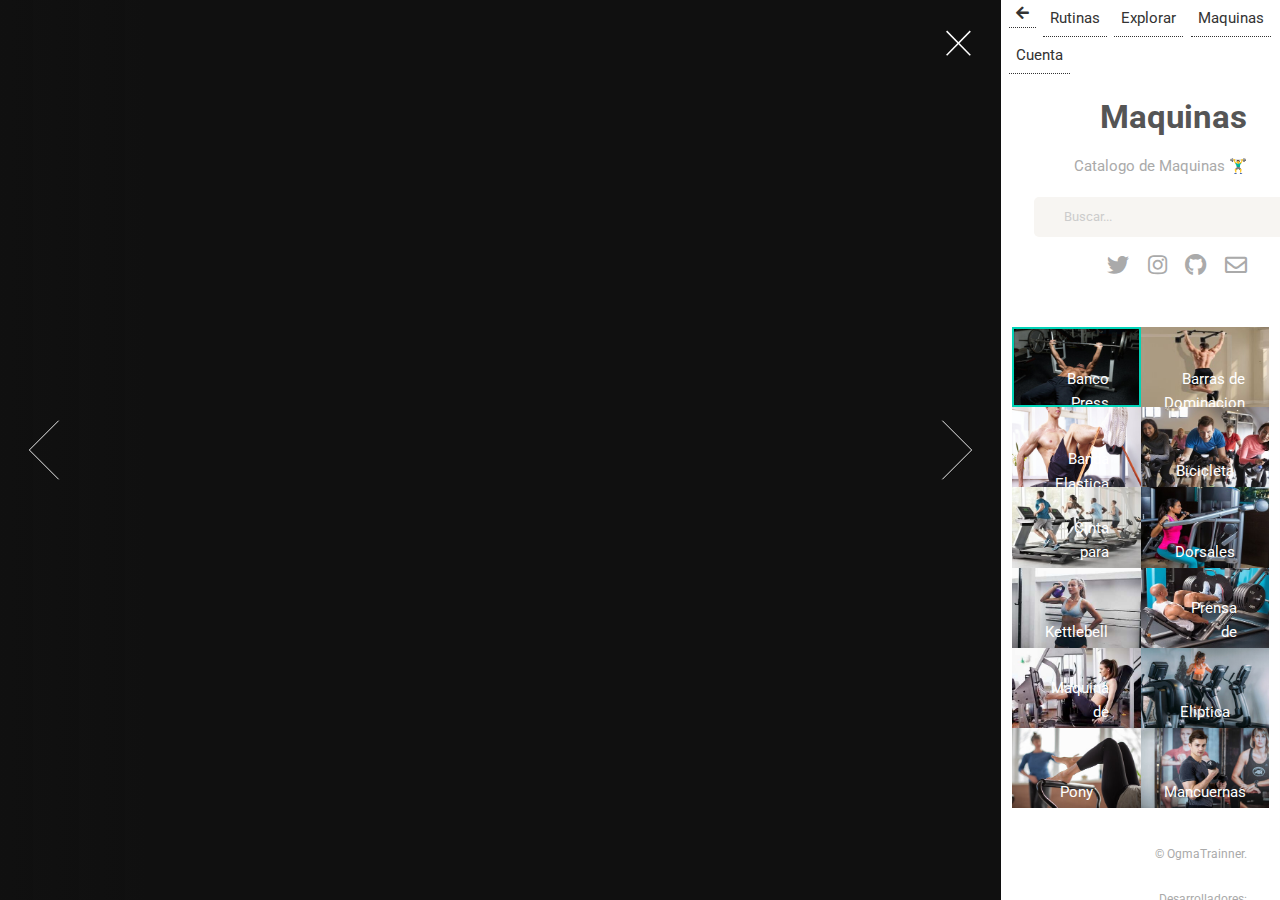
==== commit 1d0761fe: "se agrega nuevos emojis" ====
--- a/index.html
+++ b/index.html
@@ -31,7 +31,7 @@
 					<header id="header">
 
 						<h1>Maquinas</h1>
-						<p>Catalogo de Maquinas</p>
+						<p>Catalogo de Maquinas 🏋️‍♂️</p>
 
 						<!--Search-->
 						<div class="box">
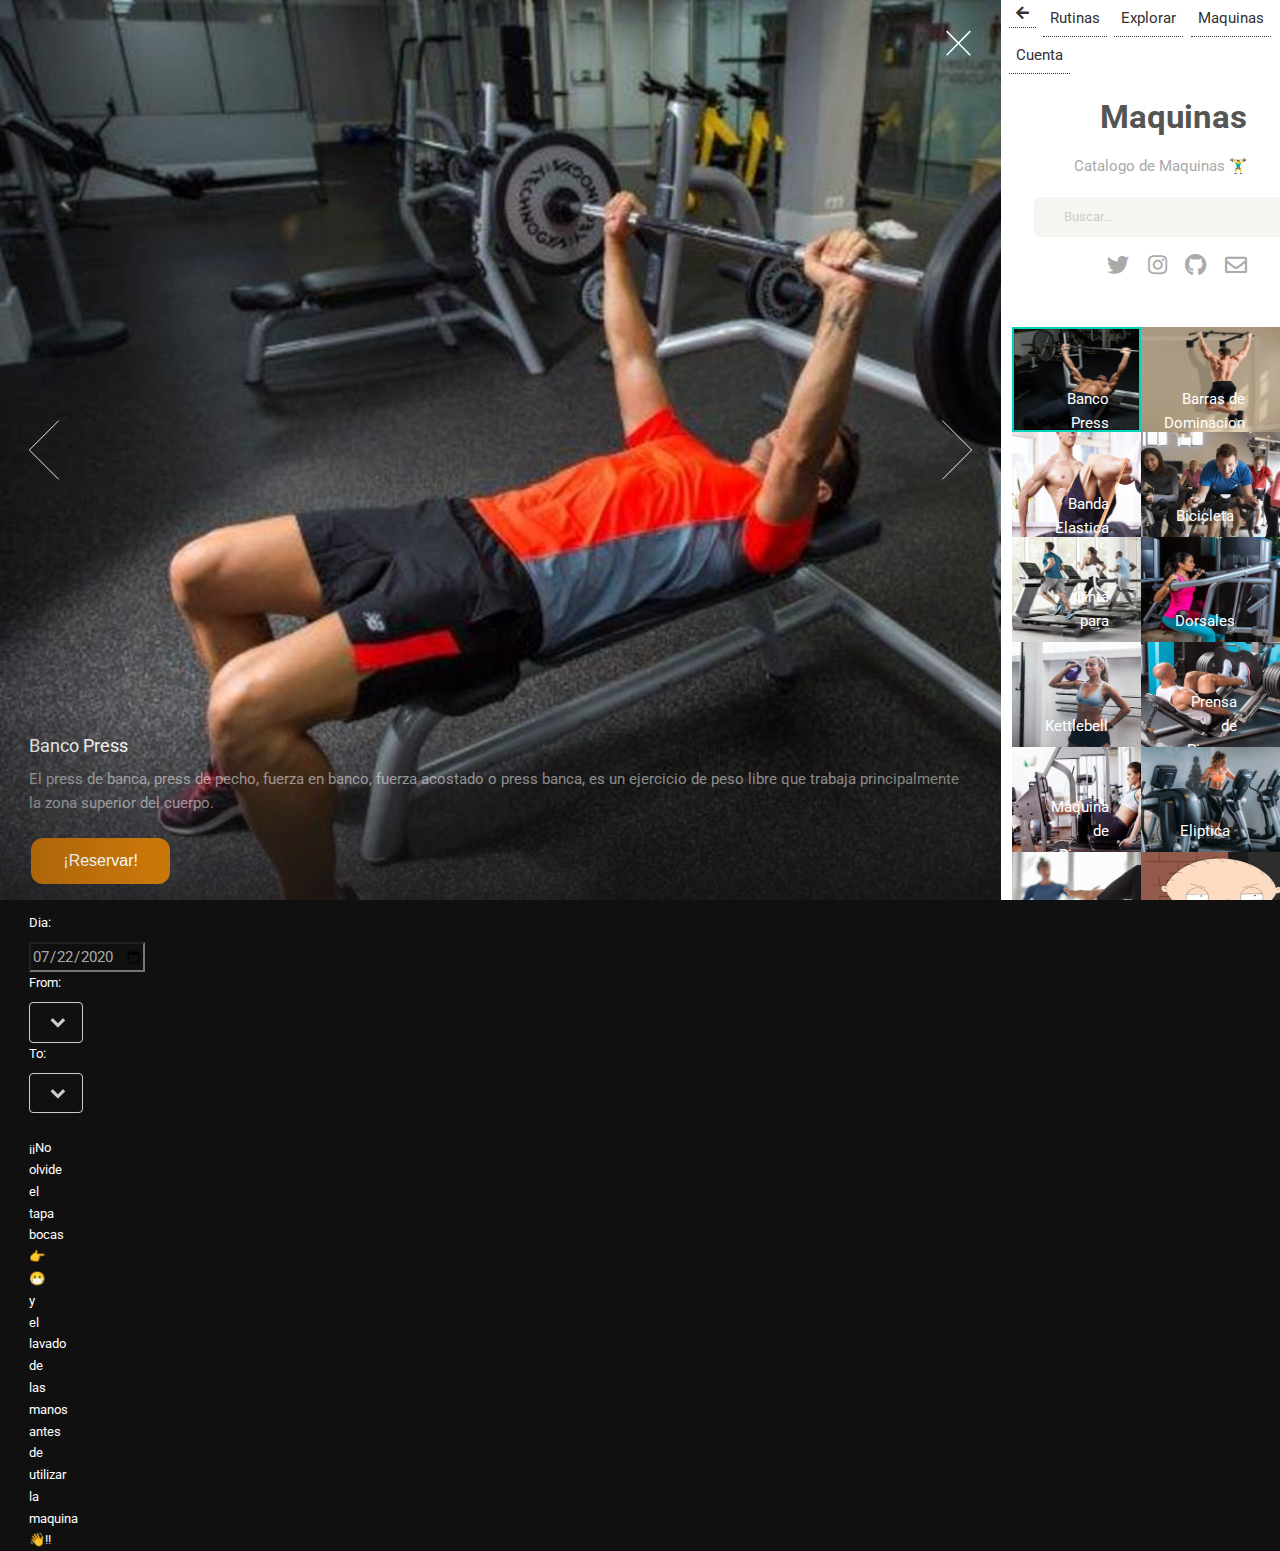
==== commit e8d8d778: "se sube mejoras y la parte de rutinas" ====
--- a/index.html
+++ b/index.html
@@ -1,9 +1,5 @@
 <!DOCTYPE HTML>
-<!--
-	Lens by HTML5 UP
-	html5up.net | @ajlkn
-	Free for personal and commercial use under the CCA 3.0 license (html5up.net/license)
--->
+
 <html>
 	<head>
 		<title>OgmaTrainner</title>
@@ -20,7 +16,7 @@
 				<div class="navbar">
 					<ul>
 						<li><a href="IniciarSesion.html" class="fas fa-arrow-left"></a></li>
-						<li><a href="#">Rutinas</a></li>
+						<li><a href="Rutinas.html">Rutinas</a></li>
 						<li><a href="Explorar.html">Explorar</a></li>
 						<li><a href="index.html">Maquinas</a></li>
 						<li><a href="RegistrarDatos.html">Cuenta</a></li>												
@@ -55,92 +51,511 @@
 						<article>
 							<a class="thumbnail" href="images/Banco_Press_Grandote.jpg" width= 50px data-position="left center"><img content-position="center" src="images/Banco_Press_Chiquito.jpg" alt="" /><div class="centrado">Banco Press</div></a>
 							<h2>Banco Press</h2>
-							<p>El press de banca, press de pecho, fuerza en banco, fuerza acostado o press banca, es un ejercicio de peso libre que trabaja principalmente la zona superior del cuerpo.</p>
-						<button type="button" class="button1">Click Me!</button>
-						</article>
+							<p>El press de banca, press de pecho, fuerza en banco, fuerza acostado o press banca, es un ejercicio de peso libre que trabaja principalmente la zona superior del cuerpo.</p>							
+							<button class="zoom" type="button" id="button1">¡Reservar!</button>
+
+							<!--Reservar-->							
+							<div class="zoomPic">								
+								<form action="">					
+									
+									<br>
+									<label for="dia">Dia:</label>
+
+									<input type="date" id="start" name="trip-start"
+									value="2020-07-22"
+									min="2021-01-01" max="2021-12-31"><br>
+
+									<label for="from">From: </label>									
+									<select name="from" id="from">
+										<option value="1">1:00</option>
+										<option value="2">2:00</option>
+										<option value="3">3:00</option>
+										<option value="4">4:00</option>
+										<option value="5">5:00</option>
+									</select>
+
+									<label for="to">To: </label>
+									<select name="to" id="to">
+										<option value="1">1:00</option>
+										<option value="2">2:00</option>
+										<option value="3">3:00</option>
+										<option value="4">4:00</option>
+										<option value="5">5:00</option>
+									</select>
+									<br><label for="precaucion">¡¡No olvide el tapa bocas 👉😷 y el lavado de 
+										las manos antes de utilizar la maquina 👋!!</label>
+								</form>
+							</div>
+						</article>
+
+
 						<article>
 							<a class="thumbnail" href="images/Barras_Dominacion_Grande.jpg"><img src="images/Barras_Dominacion_Chiquita.jpg" alt="" /><div class="centrado">Barras de Dominacion</div></a>
 							<h2>Barras de Dominacion</h2>
 							<p>Las dominadas son ejercicios que consisten en levantar el cuerpo mientras este pende de una barra. Mediante diferentes agarres de las manos, se parte con los brazos estirados y 
 							solicitando la fuerza de brazos espalda y abdomen, se lleva la barbilla a la altura de la barra.</p>
-						<button type="button" class="button1">Click Me!</button>
-						</article>
+							<button class="zoom" type="button" id="button1">¡Reservar!</button>
+
+							<!--Reservar-->							
+							<div class="zoomPic">								
+								<form action="">					
+									
+									<br>
+									<label for="dia">Dia:</label>
+
+									<input type="date" id="start" name="trip-start"
+									value="2020-07-22"
+									min="2021-01-01" max="2021-12-31"><br>
+
+									<label for="from">From: </label>									
+									<select name="from" id="from">
+										<option value="1">1:00</option>
+										<option value="2">2:00</option>
+										<option value="3">3:00</option>
+										<option value="4">4:00</option>
+										<option value="5">5:00</option>
+									</select>
+
+									<label for="to">To: </label>
+									<select name="to" id="to">
+										<option value="1">1:00</option>
+										<option value="2">2:00</option>
+										<option value="3">3:00</option>
+										<option value="4">4:00</option>
+										<option value="5">5:00</option>
+									</select>
+									<br><label for="precaucion">¡¡No olvide el tapa bocas 👉😷 y el lavado de 
+										las manos antes de utilizar la maquina 👋!!</label>
+								</form>
+							</div>
+						</article>
+
+
 						<article>
 							<a class="thumbnail" href="images/Cintas_Elastica_Grande.jpg" data-position="top center"><img  src="images/Cintas_Elastica_Chiquito.jpg" alt="" /><div class="centrado">Banda Elastica</div></a>
 							<h2>Cintas Elasticas</h2>
 							<p>con las bandas elásticas se pueden realizar ejercicios como un curl de bíceps, press militar, sentadillas o extensiones de tríceps. Tonificación muscular: otro motivo es el de tonificar 
 							la musculatura, y para lo cual suelen emplearse las bandas lisas.</p>
-						<button type="button" class="button1">Click Me!</button>
-						</article>
+							<button class="zoom" type="button" id="button1">¡Reservar!</button>
+
+							<!--Reservar-->							
+							<div class="zoomPic">								
+								<form action="">					
+									
+									<br>
+									<label for="dia">Dia:</label>
+
+									<input type="date" id="start" name="trip-start"
+									value="2020-07-22"
+									min="2021-01-01" max="2021-12-31"><br>
+
+									<label for="from">From: </label>									
+									<select name="from" id="from">
+										<option value="1">1:00</option>
+										<option value="2">2:00</option>
+										<option value="3">3:00</option>
+										<option value="4">4:00</option>
+										<option value="5">5:00</option>
+									</select>
+
+									<label for="to">To: </label>
+									<select name="to" id="to">
+										<option value="1">1:00</option>
+										<option value="2">2:00</option>
+										<option value="3">3:00</option>
+										<option value="4">4:00</option>
+										<option value="5">5:00</option>
+									</select>
+									<br><label for="precaucion">¡¡No olvide el tapa bocas 👉😷 y el lavado de 
+										las manos antes de utilizar la maquina 👋!!</label>
+								</form>
+							</div>
+						</article>
+
+
 						<article>
 							<a class="thumbnail" href="images/Bicicleta.jpg"><img src="images/Bicicleta_pequeña.jpg" alt="" /><div class="centrado">Bicicleta</div></a>
 							<h2>Bicicletas</h2>
 							<p>El pedaleo incrementa la fuerza de las piernas, pues ejercita principalmente los músculos cuádriceps y los gemelos. Como resultado de un entrenamiento constante en bicicleta estática 
 							se obtienen unas piernas más resistentes y contorneadas y un abdomen y glúteos más definidos.</p>
-						<button type="button" class="button1">Click Me!</button>
-						</article>
+							<button class="zoom" type="button" id="button1">¡Reservar!</button>
+
+							<!--Reservar-->							
+							<div class="zoomPic">								
+								<form action="">					
+									
+									<br>
+									<label for="dia">Dia:</label>
+
+									<input type="date" id="start" name="trip-start"
+									value="2020-07-22"
+									min="2021-01-01" max="2021-12-31"><br>
+
+									<label for="from">From: </label>									
+									<select name="from" id="from">
+										<option value="1">1:00</option>
+										<option value="2">2:00</option>
+										<option value="3">3:00</option>
+										<option value="4">4:00</option>
+										<option value="5">5:00</option>
+									</select>
+
+									<label for="to">To: </label>
+									<select name="to" id="to">
+										<option value="1">1:00</option>
+										<option value="2">2:00</option>
+										<option value="3">3:00</option>
+										<option value="4">4:00</option>
+										<option value="5">5:00</option>
+									</select>
+									<br><label for="precaucion">¡¡No olvide el tapa bocas 👉😷 y el lavado de 
+										las manos antes de utilizar la maquina 👋!!</label>
+								</form>
+							</div>
+						</article>
+
+
 						<article>
 							<a class="thumbnail" href="images/Cinta_Correr_.jpg" data-position="top center"><img src="images/Cinta_Correr_Pequeña.jpg" alt="" /><div class="centrado">Cinta para correr</div></a>
 							<h2>Cinta de Correr</h2>
 							<p>Si deseas bajar grasa y tonificar tus músculos en piernas y glúteos podrás hacer grandes sancadas en donde haya un poco de inclinación en la caminadora durante 5 minutos. Recuerda que todos 
 							los ejercicios deben ser en intervalos de alta intensidad para que obtengas mejores resultados y de forma rápida.</p>
-						<button type="button" class="button1">Click Me!</button>
-						</article>
+							<button class="zoom" type="button" id="button1">¡Reservar!</button>
+
+							<!--Reservar-->							
+							<div class="zoomPic">								
+								<form action="">					
+									
+									<br>
+									<label for="dia">Dia:</label>
+
+									<input type="date" id="start" name="trip-start"
+									value="2020-07-22"
+									min="2021-01-01" max="2021-12-31"><br>
+
+									<label for="from">From: </label>									
+									<select name="from" id="from">
+										<option value="1">1:00</option>
+										<option value="2">2:00</option>
+										<option value="3">3:00</option>
+										<option value="4">4:00</option>
+										<option value="5">5:00</option>
+									</select>
+
+									<label for="to">To: </label>
+									<select name="to" id="to">
+										<option value="1">1:00</option>
+										<option value="2">2:00</option>
+										<option value="3">3:00</option>
+										<option value="4">4:00</option>
+										<option value="5">5:00</option>
+									</select>
+									<br><label for="precaucion">¡¡No olvide el tapa bocas 👉😷 y el lavado de 
+										las manos antes de utilizar la maquina 👋!!</label>
+								</form>
+							</div>
+						</article>
+
+
 						<article>
 							<a class="thumbnail" href="images/Dorsal.jpg"><img src="images/Dorsales_Pequeño.jpeg" alt="" /><div class="centrado">Dorsales</div></a>
 							<h2>Dorsales</h2>
 							<p>Los ejercicios para dorsales deben ser ejecutados con una técnica muy cuidada, además de informarnos sobre si tenemos alguna disfunción 
 							muscular que debamos corregir antes de empezar con ellos.</p>
-						<button type="button" class="button1">Click Me!</button>
-						</article>
+							<button class="zoom" type="button" id="button1">¡Reservar!</button>
+
+							<!--Reservar-->							
+							<div class="zoomPic">								
+								<form action="">					
+									
+									<br>
+									<label for="dia">Dia:</label>
+
+									<input type="date" id="start" name="trip-start"
+									value="2020-07-22"
+									min="2021-01-01" max="2021-12-31"><br>
+
+									<label for="from">From: </label>									
+									<select name="from" id="from">
+										<option value="1">1:00</option>
+										<option value="2">2:00</option>
+										<option value="3">3:00</option>
+										<option value="4">4:00</option>
+										<option value="5">5:00</option>
+									</select>
+
+									<label for="to">To: </label>
+									<select name="to" id="to">
+										<option value="1">1:00</option>
+										<option value="2">2:00</option>
+										<option value="3">3:00</option>
+										<option value="4">4:00</option>
+										<option value="5">5:00</option>
+									</select>
+									<br><label for="precaucion">¡¡No olvide el tapa bocas 👉😷 y el lavado de 
+										las manos antes de utilizar la maquina 👋!!</label>
+								</form>
+							</div>
+						</article>
+
+
 						<article>
 							<a class="thumbnail" href="images/Kettlebel_grande.jpg"><img src="images/kettlebell chiquita.jpg" alt="" /><div class="centrado">Kettlebell</div></a>
 							<h2>Kettlebell</h2>
 							<p>Es una de las mejores formas de trabajar los glúteos, los cuádriceps y los isquiotibiales. Agregar una pesa rusa aumenta la resistencia contra la que su cuerpo tiene que 
 							trabajar para levantarse, desafiando aún más sus músculos. Además, sostener la pesa rusa cerca de su pecho le ayuda a clavar la forma adecuada. Sims sugiere ponerse en cuclillas 
 							profundamente porque 'es más funcional', explica. 'Cuando recoja bolsas pesadas de comestibles, debe ponerse en cuclillas así para no lastimarse la espalda'.</p>
-						<button type="button" class="button1">Click Me!</button>
-						</article>
+							<button class="zoom" type="button" id="button1">¡Reservar!</button>
+
+							<!--Reservar-->							
+							<div class="zoomPic">								
+								<form action="">					
+									
+									<br>
+									<label for="dia">Dia:</label>
+
+									<input type="date" id="start" name="trip-start"
+									value="2020-07-22"
+									min="2021-01-01" max="2021-12-31"><br>
+
+									<label for="from">From: </label>									
+									<select name="from" id="from">
+										<option value="1">1:00</option>
+										<option value="2">2:00</option>
+										<option value="3">3:00</option>
+										<option value="4">4:00</option>
+										<option value="5">5:00</option>
+									</select>
+
+									<label for="to">To: </label>
+									<select name="to" id="to">
+										<option value="1">1:00</option>
+										<option value="2">2:00</option>
+										<option value="3">3:00</option>
+										<option value="4">4:00</option>
+										<option value="5">5:00</option>
+									</select>
+									<br><label for="precaucion">¡¡No olvide el tapa bocas 👉😷 y el lavado de 
+										las manos antes de utilizar la maquina 👋!!</label>
+								</form>
+							</div>
+						</article>
+
+
 						<article>
 							<a class="thumbnail" href="images/prensa_piernas_grande.jpg"><img src="images/prensa_piernas_chiquita.jpg" alt="" /><div class="centrado">Prensa de Piernas</div></a>
 							<h2>Prensa de Piernas</h2>
 							<p>Nos colocaremos con la espalda bien apoyada en el respaldo de la máquina llamada prensa inclinada a 45 grados y los pies sobre la plataforma que debemos empujar, 
 							medianamente separados entre sí. Quitamos los soportes laterales del peso y empujamos la plataforma con las piernas para dejar casi extendidas las mismas</p>
-						<button type="button" class="button1">Click Me!</button>
-						</article>
+							<button class="zoom" type="button" id="button1">¡Reservar!</button>
+
+							<!--Reservar-->							
+							<div class="zoomPic">								
+								<form action="">					
+									
+									<br>
+									<label for="dia">Dia:</label>
+
+									<input type="date" id="start" name="trip-start"
+									value="2020-07-22"
+									min="2021-01-01" max="2021-12-31"><br>
+
+									<label for="from">From: </label>									
+									<select name="from" id="from">
+										<option value="1">1:00</option>
+										<option value="2">2:00</option>
+										<option value="3">3:00</option>
+										<option value="4">4:00</option>
+										<option value="5">5:00</option>
+									</select>
+
+									<label for="to">To: </label>
+									<select name="to" id="to">
+										<option value="1">1:00</option>
+										<option value="2">2:00</option>
+										<option value="3">3:00</option>
+										<option value="4">4:00</option>
+										<option value="5">5:00</option>
+									</select>
+									<br><label for="precaucion">¡¡No olvide el tapa bocas 👉😷 y el lavado de 
+										las manos antes de utilizar la maquina 👋!!</label>
+								</form>
+							</div>
+						</article>
+
+
 						<article>
 							<a class="thumbnail" href="images/maquina_piernas_grande.jpeg"><img  src="images/maquina de piernas chiquita.jpg" alt="" /><div class="centrado">Maquina de Piernas</div></a>
 							<h2>Maquina de Piernas</h2>
 							<p>Esta máquina que se usa generalmente para lesiones, es buenísima para trabajar esta zona tan complicada de la pierna de entrenar. Te sientas en la silla, 
 							pones las piernas en las almohadillas pero con los pies bajo estas y con las rodillas alineadas.Una vez colocado, solo tendrás que subir el peso que irá 
 							relacionado con la ‘palanca’ que levantarás con tus pies mientras estiras los cuadriceps.</p>
-						<button type="button" class="button1">Click Me!</button>
-						</article>
+							<button class="zoom" type="button" id="button1">¡Reservar!</button>
+
+							<!--Reservar-->							
+							<div class="zoomPic">								
+								<form action="">					
+									
+									<br>
+									<label for="dia">Dia:</label>
+
+									<input type="date" id="start" name="trip-start"
+									value="2020-07-22"
+									min="2021-01-01" max="2021-12-31"><br>
+
+									<label for="from">From: </label>									
+									<select name="from" id="from">
+										<option value="1">1:00</option>
+										<option value="2">2:00</option>
+										<option value="3">3:00</option>
+										<option value="4">4:00</option>
+										<option value="5">5:00</option>
+									</select>
+
+									<label for="to">To: </label>
+									<select name="to" id="to">
+										<option value="1">1:00</option>
+										<option value="2">2:00</option>
+										<option value="3">3:00</option>
+										<option value="4">4:00</option>
+										<option value="5">5:00</option>
+									</select>
+									<br><label for="precaucion">¡¡No olvide el tapa bocas 👉😷 y el lavado de 
+										las manos antes de utilizar la maquina 👋!!</label>
+								</form>
+							</div>
+						</article>
+
+
 						<article>
 							<a class="thumbnail" href="images/eliptica_grande.jpg"><img src="images/eliptica chiquita.jpg" alt="" /><div class="centrado">Eliptica</div></a>
 							<h2>Eliptica</h2>
 							<p>Mientras patinamos estamos trabajando los músculos del tren inferior: los cuádriceps (parte frontal del muslo), glúteos (parte posterior), 
 							aductores y abductores (parte interna y externa de las caderas/muslos), y los músculos de la pierna baja, así que la tonificación y fortalecimiento están garantizados. 
 							Los músculos que mejoran la postura como los abdominales y extensores posteriores también se fortalecen para desarrollar el equilibrio.</p>
-						<button type="button" class="button1">Click Me!</button>
-						</article>
+							<button class="zoom" type="button" id="button1">¡Reservar!</button>
+
+							<!--Reservar-->							
+							<div class="zoomPic">								
+								<form action="">					
+									
+									<br>
+									<label for="dia">Dia:</label>
+
+									<input type="date" id="start" name="trip-start"
+									value="2020-07-22"
+									min="2021-01-01" max="2021-12-31"><br>
+
+									<label for="from">From: </label>									
+									<select name="from" id="from">
+										<option value="1">1:00</option>
+										<option value="2">2:00</option>
+										<option value="3">3:00</option>
+										<option value="4">4:00</option>
+										<option value="5">5:00</option>
+									</select>
+
+									<label for="to">To: </label>
+									<select name="to" id="to">
+										<option value="1">1:00</option>
+										<option value="2">2:00</option>
+										<option value="3">3:00</option>
+										<option value="4">4:00</option>
+										<option value="5">5:00</option>
+									</select>
+									<br><label for="precaucion">¡¡No olvide el tapa bocas 👉😷 y el lavado de 
+										las manos antes de utilizar la maquina 👋!!</label>
+								</form>
+							</div>
+						</article>
+
+
 						<article>
 							<a class="thumbnail" href="images/pony_grande.png"><img src="images/pony chiquito.jpg" alt="" /><div class="centrado">Pony</div></a>
 							<h2>Pony</h2>
 							<p>Este es un equipo biosaludable muy completo que además de mejorar la capacidad cardio-pulmonar, activa y tonifica la musculatura de los brazos, piernas, abdominal y pecho.
 							REPETICIONES: Se recomiendan 3 sesiones de 10 repeticiones, con un descanso de 5 segundos entre serie y serie para el uso de este equipo biosaludable, siempre considerando el estado físico del usuario. .</p>
-						<button type="button" class="button1">Click Me!</button>
-						</article>
-						<article>
-							<a class="thumbnail" href="images/mancuerna_grande.jpeg"><img src="images/mancuerna_chiquita.jpg" alt="" /><div class="centrado">Mancuernas</div></a>
+							<button class="zoom" type="button" id="button1">¡Reservar!</button>
+
+							<!--Reservar-->							
+							<div class="zoomPic">								
+								<form action="">					
+									
+									<br>
+									<label for="dia">Dia:</label>
+
+									<input type="date" id="start" name="trip-start"
+									value="2020-07-22"
+									min="2021-01-01" max="2021-12-31"><br>
+
+									<label for="from">From: </label>									
+									<select name="from" id="from">
+										<option value="1">1:00</option>
+										<option value="2">2:00</option>
+										<option value="3">3:00</option>
+										<option value="4">4:00</option>
+										<option value="5">5:00</option>
+									</select>
+
+									<label for="to">To: </label>
+									<select name="to" id="to">
+										<option value="1">1:00</option>
+										<option value="2">2:00</option>
+										<option value="3">3:00</option>
+										<option value="4">4:00</option>
+										<option value="5">5:00</option>
+									</select>
+
+									<br><label for="precaucion">¡¡No olvide el tapa bocas 👉😷 y el lavado de 
+										las manos antes de utilizar la maquina 👋!!</label>
+								</form>
+							</div>
+						</article>
+
+
+						<article>
+							<a class="thumbnail" href="images/gifs/lui.gif"><img src="images/gifs/lui.gif" alt="" /><div class="centrado">Mancuernas</div></a>
 							<h2>Mancuernas</h2>
 							<p>Comienza con las pesas en los hombros. Dobla las rodillas ligeramente y aprieta los glúteos. Usa las piernas para ayudar a que el movimiento conduzca las pesas por encima de la cabeza, 
 							lleva los bíceps a la oreja para que las pesas terminen directamente encima de la cabeza, no delante de la frente. Resiste la gravedad y baja las mancuernas lentamente hasta tus hombros y 
 							vuelve a ponerlas en el punto de partida para repetir el ejercicio de nuevo.
 							Consejo: Si no sientes que tus abdominales están funcionando, intenta activarlos (plancha/bear crawls) para activar tu core.
 							</p>
-							<button type="button" class="button1">Click Me!</button>
-						</article>
+							<button class="zoom" type="button" id="button1">¡Reservar!</button>
+
+							<!--Reservar-->							
+							<div class="zoomPic">								
+								<form action="">					
+									
+									<br>
+									<label for="dia">Dia:</label>
+
+									<input type="date" id="start" name="trip-start"
+									value="2020-07-22"
+									min="2021-01-01" max="2021-12-31"><br>
+
+									<label for="from">From: </label>									
+									<select name="from" id="from">
+										<option value="1">1:00</option>
+										<option value="2">2:00</option>
+										<option value="3">3:00</option>
+										<option value="4">4:00</option>
+										<option value="5">5:00</option>
+									</select>
+
+									<label for="to">To: </label>
+									<select name="to" id="to">
+										<option value="1">1:00</option>
+										<option value="2">2:00</option>
+										<option value="3">3:00</option>
+										<option value="4">4:00</option>
+										<option value="5">5:00</option>
+									</select>
+									<br><label for="precaucion">¡¡No olvide el tapa bocas 👉😷 y el lavado de 
+										las manos antes de utilizar la maquina 👋!!</label>
+								</form>
+							</div>
+						</article>						
 					</section>
 
 
@@ -151,12 +566,13 @@
 																			 	 -Juan Felipe Muñoz<br>
 																				 -Ivan Pulido</p>.</li>
 						</ul>
-					</footer>
+					</footer>				
 
 			</div>
 
-		<!-- Scripts -->
+		<!-- Scripts -->			
 			<script src="assets/js/jquery.min.js"></script>
+			<script src="assets/js/horizTranslate.js"></script>
 			<script src="assets/js/browser.min.js"></script>
 			<script src="assets/js/breakpoints.min.js"></script>
 			<script src="assets/js/main.js"></script>
--- a/assets/css/main.css
+++ b/assets/css/main.css
@@ -85,6 +85,20 @@
 	border-radius: 12px;
 }
 
+#button1{
+	border: none;
+	color: white;
+	padding: 15px 32px;
+	text-align: center;
+	text-decoration: none;
+	display: inline-block;
+	font-size: 16px;
+	margin: 4px 2px;
+	cursor: pointer;
+	background-color: rgb(201, 118, 9);
+	border-radius: 12px
+}
+
 .button2 {
 	display: none;
   	position: fixed;
@@ -203,6 +217,157 @@
 .logofont h1{
 	color: #1942C3;
 }
+
+#imgMaquinaFondo:before{
+	content:'';
+	position: absolute;
+    top: 0;
+	bottom: 0;
+	left: 0;
+	right: 0;
+	background-color: rgba(0,0,0,0.6);
+}
+
+.zoomPic {
+	width: 3px;
+	height: 1px;
+
+	-webkit-transition: all 2.5s ease-in-out;
+	-moz-transition: all 2.5s ease-in-out;
+	-ms-transition: all 2.5s ease-in-out;
+	-o-transition: all 2.5s ease-in-out;
+	transition: all 2.5s ease-in-out;
+  }
+
+  .zoomPic button{
+	border: none;
+	color: white;
+	padding: 15px 32px;
+	text-align: center;
+	text-decoration: none;
+	display: inline-block;
+	font-size: 16px;
+	margin: 4px 2px;
+	cursor: pointer;
+	background-color: rgb(201, 118, 9);
+	border-radius: 12px;
+  }
+  
+  .zoomPic label{
+	color: white;
+  }
+
+  .zoomPic.zoom {
+	width: 300px !important;
+	height: 300px !important;
+  }
+
+ .cardRutina{
+	 position: relative;
+ }
+
+ .cardRutina img{
+	width: 300px;
+	height: 150px;
+	border-radius: 10%;
+  }
+
+  .cardRutina:before{	
+	content:'';
+	position: absolute;
+    top: 0;
+	bottom: 9px;
+	left: 28.5px;
+	right: 28.5px;
+	border-radius: 10%;
+	background-color: rgba(0,0,0,0.6)
+  }
+
+  .cardRutina h1{
+	position: absolute;
+	top: 80%;
+	left: 50%;
+	transform: translate(-50%, -50%);
+	color: white;
+	font-size: 18px;
+  }
+
+  .itemsGif{
+	position: relative;    
+    text-align: left;
+	padding-left: 25px;
+	background-color: white;
+  }
+
+  .itemsGif img{
+	width: 150px;
+	height: 100px;
+  }
+
+  .itemsGif p{
+	position: absolute;
+    top: 50%;
+	left: 70%;
+    text-align: left;
+    transform: translate(-50%, -50%);
+  }
+
+.itemDay{	
+	display: block;
+  	bottom: 5px;
+  	left: 30%;
+  	z-index: 99;
+  	font-size: 12px;
+  	border: none;
+  	outline: none;
+  	background-color: rgb(201, 118, 9);
+  	color: white;
+  	cursor: pointer;
+  	padding: 10px;
+  	border-radius: 5px;	
+}
+
+.itemDay h2{
+	font-size: 1.25em;
+	font-weight: 700;	
+	text-align: center;
+}		
+
+.navbar-days ul{
+	list-style-type: none;	
+	top: 0;
+	width: 100%;
+	margin: 0;
+	padding: 10px;
+	overflow: hidden;
+	background-color: white;	  
+}
+
+.navbar-days li{
+	float: left;
+}
+
+#maquinas-oscuras:before{
+	content:'';
+	position: absolute;
+    top: 0;
+	bottom: 9px;
+	left: 28.5px;
+	right: 28.5px;
+	border-radius: 10%;
+	background-color: rgba(0,0,0,0.6)
+}
+
+#start{
+	font-family: "Roboto", Helvetica, sans-serif;
+	font-weight: 400;
+	line-height: 1.65;
+	font-size: 1em;
+	color: #aaa;
+	background-color: transparent;
+}
+
+
 /* Basic */
 
 	/*
@@ -1110,7 +1275,7 @@
 		flex-wrap: wrap;
 		padding: 0 0.75em;
 	}
-
+	
 		#thumbnails article {/* parte de imagenes pequeñas  */
 			position: relative;
 			width: 50%;
@@ -1127,9 +1292,9 @@
 			}
 
 				#thumbnails article .thumbnail img {
-					display: block;
-					width: 100%;
-					
+					display: block;					
+					width: 169px;
+					height: 105px;
 				}
 
 				#thumbnails article .thumbnail:before {
@@ -1154,7 +1319,7 @@
 				}
 
 			#thumbnails article h2, #thumbnails article p {
-				display: none;
+				display: none;				
 			}
 
 			#thumbnails article.active .thumbnail:before {
@@ -1502,7 +1667,7 @@
 			}
 
 			.container-1 input#search{
-				width: 320px;
+				width: 293px;
 				height: 40px;
 				background: #F7F5F2;
 				border: none;
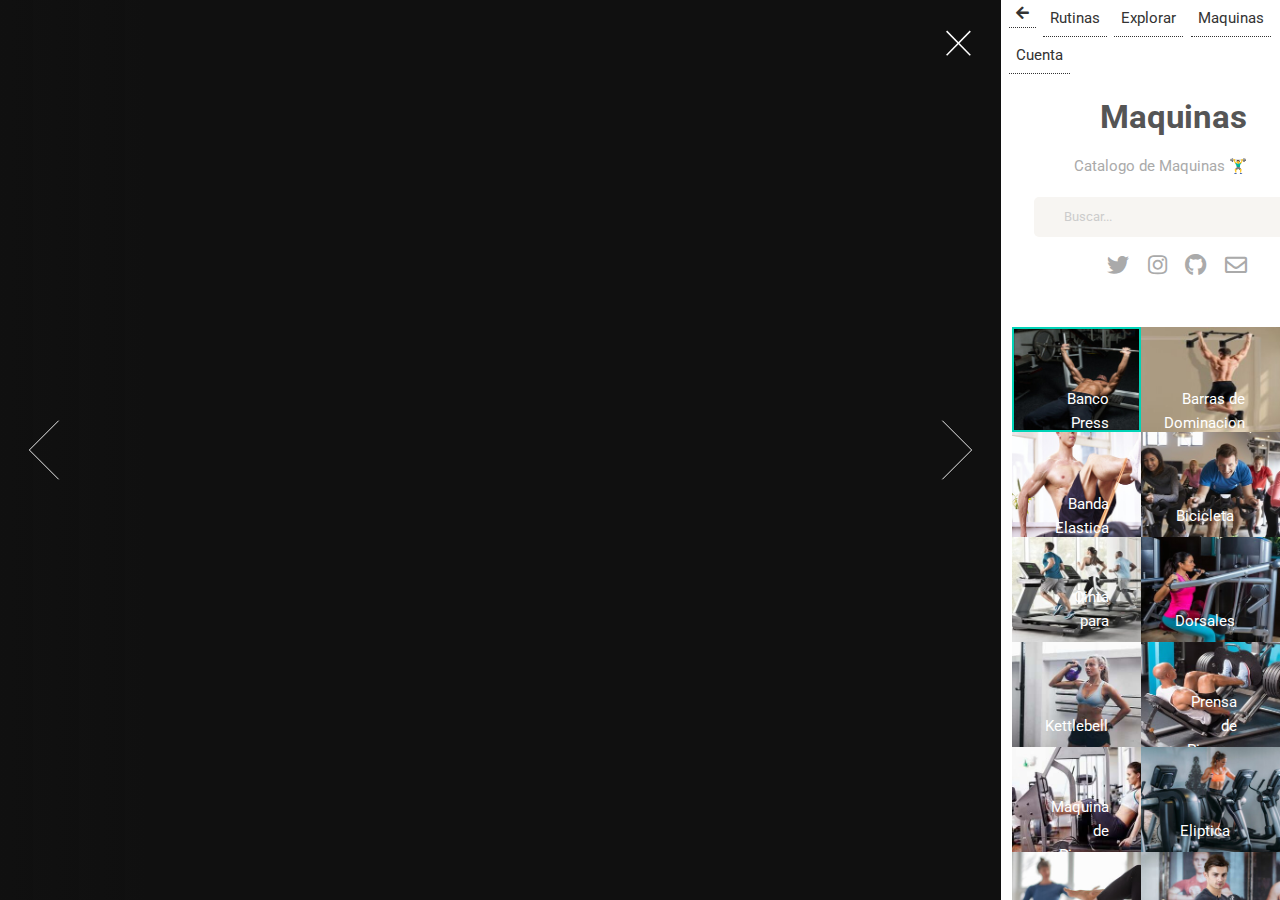
==== commit 9ef53ef3: "uwu" ====
--- a/index.html
+++ b/index.html
@@ -1,581 +1,222 @@
 <!DOCTYPE HTML>
 
 <html>
-	<head>
-		<title>OgmaTrainner</title>
-		<meta charset="utf-8" />
-		<meta name="viewport" content="width=device-width, initial-scale=1, user-scalable=no" />
-		<link rel="stylesheet" href="assets/css/main.css" />
-		<noscript><link rel="stylesheet" href="assets/css/noscript.css" /></noscript>
-	</head>
-	<body class="is-preload-0 is-preload-1 is-preload-2">
-
-		<!-- Main -->
-			<div id="main">
-
-				<div class="navbar">
-					<ul>
-						<li><a href="IniciarSesion.html" class="fas fa-arrow-left"></a></li>
-						<li><a href="Rutinas.html">Rutinas</a></li>
-						<li><a href="Explorar.html">Explorar</a></li>
-						<li><a href="index.html">Maquinas</a></li>
-						<li><a href="RegistrarDatos.html">Cuenta</a></li>												
-					</ul>
+
+<head>
+	<title>OgmaTrainner</title>
+	<meta charset="utf-8" />
+	<meta name="viewport" content="width=device-width, initial-scale=1, user-scalable=no" />
+	<link rel="stylesheet" href="assets/css/main.css" />
+	<noscript>
+		<link rel="stylesheet" href="assets/css/noscript.css" />
+	</noscript>
+</head>
+
+<body class="is-preload-0 is-preload-1 is-preload-2">
+
+	<!-- Main -->
+	<div id="main">
+
+		<div class="navbar">
+			<ul>
+				<li><a href="IniciarSesion.html" class="fas fa-arrow-left"></a></li>
+				<li><a href="#">Rutinas</a></li>
+				<li><a href="Explorar.html">Explorar</a></li>
+				<li><a href="index.html">Maquinas</a></li>
+				<li><a href="RegistrarDatos.html">Cuenta</a></li>
+			</ul>
+		</div>
+
+		<!-- Header -->
+		<header id="header">
+
+			<h1>Maquinas</h1>
+			<p>Catalogo de Maquinas 🏋️‍♂️</p>
+
+			<!--Search-->
+			<div class="box">
+				<div class="container-1">
+					<span class="icon"></span>
+					<input type="search" id="search" placeholder="Buscar..." />
 				</div>
-
-				<!-- Header -->
-					<header id="header">
-
-						<h1>Maquinas</h1>
-						<p>Catalogo de Maquinas 🏋️‍♂️</p>
-
-						<!--Search-->
-						<div class="box">
-							<div class="container-1">
-								<span class="icon"></span>
-								<input type="search" id="search" placeholder="Buscar..." />
-							</div>
-						</div>
-
-						<!--Icons-->
-						<ul class="icons">
-							<li><a href="#" class="icon brands fa-twitter"><span class="label">Twitter</span></a></li>
-							<li><a href="#" class="icon brands fa-instagram"><span class="label">Instagram</span></a></li>
-							<li><a href="#" class="icon brands fa-github"><span class="label">Github</span></a></li>
-							<li><a href="#" class="icon fa-envelope"><span class="label">Email</span></a></li>
-						</ul>
-					</header>
-
-				<!-- Thumbnail -->
-					<section id="thumbnails">
-						<article>
-							<a class="thumbnail" href="images/Banco_Press_Grandote.jpg" width= 50px data-position="left center"><img content-position="center" src="images/Banco_Press_Chiquito.jpg" alt="" /><div class="centrado">Banco Press</div></a>
-							<h2>Banco Press</h2>
-							<p>El press de banca, press de pecho, fuerza en banco, fuerza acostado o press banca, es un ejercicio de peso libre que trabaja principalmente la zona superior del cuerpo.</p>							
-							<button class="zoom" type="button" id="button1">¡Reservar!</button>
-
-							<!--Reservar-->							
-							<div class="zoomPic">								
-								<form action="">					
-									
-									<br>
-									<label for="dia">Dia:</label>
-
-									<input type="date" id="start" name="trip-start"
-									value="2020-07-22"
-									min="2021-01-01" max="2021-12-31"><br>
-
-									<label for="from">From: </label>									
-									<select name="from" id="from">
-										<option value="1">1:00</option>
-										<option value="2">2:00</option>
-										<option value="3">3:00</option>
-										<option value="4">4:00</option>
-										<option value="5">5:00</option>
-									</select>
-
-									<label for="to">To: </label>
-									<select name="to" id="to">
-										<option value="1">1:00</option>
-										<option value="2">2:00</option>
-										<option value="3">3:00</option>
-										<option value="4">4:00</option>
-										<option value="5">5:00</option>
-									</select>
-									<br><label for="precaucion">¡¡No olvide el tapa bocas 👉😷 y el lavado de 
-										las manos antes de utilizar la maquina 👋!!</label>
-								</form>
-							</div>
-						</article>
-
-
-						<article>
-							<a class="thumbnail" href="images/Barras_Dominacion_Grande.jpg"><img src="images/Barras_Dominacion_Chiquita.jpg" alt="" /><div class="centrado">Barras de Dominacion</div></a>
-							<h2>Barras de Dominacion</h2>
-							<p>Las dominadas son ejercicios que consisten en levantar el cuerpo mientras este pende de una barra. Mediante diferentes agarres de las manos, se parte con los brazos estirados y 
-							solicitando la fuerza de brazos espalda y abdomen, se lleva la barbilla a la altura de la barra.</p>
-							<button class="zoom" type="button" id="button1">¡Reservar!</button>
-
-							<!--Reservar-->							
-							<div class="zoomPic">								
-								<form action="">					
-									
-									<br>
-									<label for="dia">Dia:</label>
-
-									<input type="date" id="start" name="trip-start"
-									value="2020-07-22"
-									min="2021-01-01" max="2021-12-31"><br>
-
-									<label for="from">From: </label>									
-									<select name="from" id="from">
-										<option value="1">1:00</option>
-										<option value="2">2:00</option>
-										<option value="3">3:00</option>
-										<option value="4">4:00</option>
-										<option value="5">5:00</option>
-									</select>
-
-									<label for="to">To: </label>
-									<select name="to" id="to">
-										<option value="1">1:00</option>
-										<option value="2">2:00</option>
-										<option value="3">3:00</option>
-										<option value="4">4:00</option>
-										<option value="5">5:00</option>
-									</select>
-									<br><label for="precaucion">¡¡No olvide el tapa bocas 👉😷 y el lavado de 
-										las manos antes de utilizar la maquina 👋!!</label>
-								</form>
-							</div>
-						</article>
-
-
-						<article>
-							<a class="thumbnail" href="images/Cintas_Elastica_Grande.jpg" data-position="top center"><img  src="images/Cintas_Elastica_Chiquito.jpg" alt="" /><div class="centrado">Banda Elastica</div></a>
-							<h2>Cintas Elasticas</h2>
-							<p>con las bandas elásticas se pueden realizar ejercicios como un curl de bíceps, press militar, sentadillas o extensiones de tríceps. Tonificación muscular: otro motivo es el de tonificar 
-							la musculatura, y para lo cual suelen emplearse las bandas lisas.</p>
-							<button class="zoom" type="button" id="button1">¡Reservar!</button>
-
-							<!--Reservar-->							
-							<div class="zoomPic">								
-								<form action="">					
-									
-									<br>
-									<label for="dia">Dia:</label>
-
-									<input type="date" id="start" name="trip-start"
-									value="2020-07-22"
-									min="2021-01-01" max="2021-12-31"><br>
-
-									<label for="from">From: </label>									
-									<select name="from" id="from">
-										<option value="1">1:00</option>
-										<option value="2">2:00</option>
-										<option value="3">3:00</option>
-										<option value="4">4:00</option>
-										<option value="5">5:00</option>
-									</select>
-
-									<label for="to">To: </label>
-									<select name="to" id="to">
-										<option value="1">1:00</option>
-										<option value="2">2:00</option>
-										<option value="3">3:00</option>
-										<option value="4">4:00</option>
-										<option value="5">5:00</option>
-									</select>
-									<br><label for="precaucion">¡¡No olvide el tapa bocas 👉😷 y el lavado de 
-										las manos antes de utilizar la maquina 👋!!</label>
-								</form>
-							</div>
-						</article>
-
-
-						<article>
-							<a class="thumbnail" href="images/Bicicleta.jpg"><img src="images/Bicicleta_pequeña.jpg" alt="" /><div class="centrado">Bicicleta</div></a>
-							<h2>Bicicletas</h2>
-							<p>El pedaleo incrementa la fuerza de las piernas, pues ejercita principalmente los músculos cuádriceps y los gemelos. Como resultado de un entrenamiento constante en bicicleta estática 
-							se obtienen unas piernas más resistentes y contorneadas y un abdomen y glúteos más definidos.</p>
-							<button class="zoom" type="button" id="button1">¡Reservar!</button>
-
-							<!--Reservar-->							
-							<div class="zoomPic">								
-								<form action="">					
-									
-									<br>
-									<label for="dia">Dia:</label>
-
-									<input type="date" id="start" name="trip-start"
-									value="2020-07-22"
-									min="2021-01-01" max="2021-12-31"><br>
-
-									<label for="from">From: </label>									
-									<select name="from" id="from">
-										<option value="1">1:00</option>
-										<option value="2">2:00</option>
-										<option value="3">3:00</option>
-										<option value="4">4:00</option>
-										<option value="5">5:00</option>
-									</select>
-
-									<label for="to">To: </label>
-									<select name="to" id="to">
-										<option value="1">1:00</option>
-										<option value="2">2:00</option>
-										<option value="3">3:00</option>
-										<option value="4">4:00</option>
-										<option value="5">5:00</option>
-									</select>
-									<br><label for="precaucion">¡¡No olvide el tapa bocas 👉😷 y el lavado de 
-										las manos antes de utilizar la maquina 👋!!</label>
-								</form>
-							</div>
-						</article>
-
-
-						<article>
-							<a class="thumbnail" href="images/Cinta_Correr_.jpg" data-position="top center"><img src="images/Cinta_Correr_Pequeña.jpg" alt="" /><div class="centrado">Cinta para correr</div></a>
-							<h2>Cinta de Correr</h2>
-							<p>Si deseas bajar grasa y tonificar tus músculos en piernas y glúteos podrás hacer grandes sancadas en donde haya un poco de inclinación en la caminadora durante 5 minutos. Recuerda que todos 
-							los ejercicios deben ser en intervalos de alta intensidad para que obtengas mejores resultados y de forma rápida.</p>
-							<button class="zoom" type="button" id="button1">¡Reservar!</button>
-
-							<!--Reservar-->							
-							<div class="zoomPic">								
-								<form action="">					
-									
-									<br>
-									<label for="dia">Dia:</label>
-
-									<input type="date" id="start" name="trip-start"
-									value="2020-07-22"
-									min="2021-01-01" max="2021-12-31"><br>
-
-									<label for="from">From: </label>									
-									<select name="from" id="from">
-										<option value="1">1:00</option>
-										<option value="2">2:00</option>
-										<option value="3">3:00</option>
-										<option value="4">4:00</option>
-										<option value="5">5:00</option>
-									</select>
-
-									<label for="to">To: </label>
-									<select name="to" id="to">
-										<option value="1">1:00</option>
-										<option value="2">2:00</option>
-										<option value="3">3:00</option>
-										<option value="4">4:00</option>
-										<option value="5">5:00</option>
-									</select>
-									<br><label for="precaucion">¡¡No olvide el tapa bocas 👉😷 y el lavado de 
-										las manos antes de utilizar la maquina 👋!!</label>
-								</form>
-							</div>
-						</article>
-
-
-						<article>
-							<a class="thumbnail" href="images/Dorsal.jpg"><img src="images/Dorsales_Pequeño.jpeg" alt="" /><div class="centrado">Dorsales</div></a>
-							<h2>Dorsales</h2>
-							<p>Los ejercicios para dorsales deben ser ejecutados con una técnica muy cuidada, además de informarnos sobre si tenemos alguna disfunción 
-							muscular que debamos corregir antes de empezar con ellos.</p>
-							<button class="zoom" type="button" id="button1">¡Reservar!</button>
-
-							<!--Reservar-->							
-							<div class="zoomPic">								
-								<form action="">					
-									
-									<br>
-									<label for="dia">Dia:</label>
-
-									<input type="date" id="start" name="trip-start"
-									value="2020-07-22"
-									min="2021-01-01" max="2021-12-31"><br>
-
-									<label for="from">From: </label>									
-									<select name="from" id="from">
-										<option value="1">1:00</option>
-										<option value="2">2:00</option>
-										<option value="3">3:00</option>
-										<option value="4">4:00</option>
-										<option value="5">5:00</option>
-									</select>
-
-									<label for="to">To: </label>
-									<select name="to" id="to">
-										<option value="1">1:00</option>
-										<option value="2">2:00</option>
-										<option value="3">3:00</option>
-										<option value="4">4:00</option>
-										<option value="5">5:00</option>
-									</select>
-									<br><label for="precaucion">¡¡No olvide el tapa bocas 👉😷 y el lavado de 
-										las manos antes de utilizar la maquina 👋!!</label>
-								</form>
-							</div>
-						</article>
-
-
-						<article>
-							<a class="thumbnail" href="images/Kettlebel_grande.jpg"><img src="images/kettlebell chiquita.jpg" alt="" /><div class="centrado">Kettlebell</div></a>
-							<h2>Kettlebell</h2>
-							<p>Es una de las mejores formas de trabajar los glúteos, los cuádriceps y los isquiotibiales. Agregar una pesa rusa aumenta la resistencia contra la que su cuerpo tiene que 
-							trabajar para levantarse, desafiando aún más sus músculos. Además, sostener la pesa rusa cerca de su pecho le ayuda a clavar la forma adecuada. Sims sugiere ponerse en cuclillas 
-							profundamente porque 'es más funcional', explica. 'Cuando recoja bolsas pesadas de comestibles, debe ponerse en cuclillas así para no lastimarse la espalda'.</p>
-							<button class="zoom" type="button" id="button1">¡Reservar!</button>
-
-							<!--Reservar-->							
-							<div class="zoomPic">								
-								<form action="">					
-									
-									<br>
-									<label for="dia">Dia:</label>
-
-									<input type="date" id="start" name="trip-start"
-									value="2020-07-22"
-									min="2021-01-01" max="2021-12-31"><br>
-
-									<label for="from">From: </label>									
-									<select name="from" id="from">
-										<option value="1">1:00</option>
-										<option value="2">2:00</option>
-										<option value="3">3:00</option>
-										<option value="4">4:00</option>
-										<option value="5">5:00</option>
-									</select>
-
-									<label for="to">To: </label>
-									<select name="to" id="to">
-										<option value="1">1:00</option>
-										<option value="2">2:00</option>
-										<option value="3">3:00</option>
-										<option value="4">4:00</option>
-										<option value="5">5:00</option>
-									</select>
-									<br><label for="precaucion">¡¡No olvide el tapa bocas 👉😷 y el lavado de 
-										las manos antes de utilizar la maquina 👋!!</label>
-								</form>
-							</div>
-						</article>
-
-
-						<article>
-							<a class="thumbnail" href="images/prensa_piernas_grande.jpg"><img src="images/prensa_piernas_chiquita.jpg" alt="" /><div class="centrado">Prensa de Piernas</div></a>
-							<h2>Prensa de Piernas</h2>
-							<p>Nos colocaremos con la espalda bien apoyada en el respaldo de la máquina llamada prensa inclinada a 45 grados y los pies sobre la plataforma que debemos empujar, 
-							medianamente separados entre sí. Quitamos los soportes laterales del peso y empujamos la plataforma con las piernas para dejar casi extendidas las mismas</p>
-							<button class="zoom" type="button" id="button1">¡Reservar!</button>
-
-							<!--Reservar-->							
-							<div class="zoomPic">								
-								<form action="">					
-									
-									<br>
-									<label for="dia">Dia:</label>
-
-									<input type="date" id="start" name="trip-start"
-									value="2020-07-22"
-									min="2021-01-01" max="2021-12-31"><br>
-
-									<label for="from">From: </label>									
-									<select name="from" id="from">
-										<option value="1">1:00</option>
-										<option value="2">2:00</option>
-										<option value="3">3:00</option>
-										<option value="4">4:00</option>
-										<option value="5">5:00</option>
-									</select>
-
-									<label for="to">To: </label>
-									<select name="to" id="to">
-										<option value="1">1:00</option>
-										<option value="2">2:00</option>
-										<option value="3">3:00</option>
-										<option value="4">4:00</option>
-										<option value="5">5:00</option>
-									</select>
-									<br><label for="precaucion">¡¡No olvide el tapa bocas 👉😷 y el lavado de 
-										las manos antes de utilizar la maquina 👋!!</label>
-								</form>
-							</div>
-						</article>
-
-
-						<article>
-							<a class="thumbnail" href="images/maquina_piernas_grande.jpeg"><img  src="images/maquina de piernas chiquita.jpg" alt="" /><div class="centrado">Maquina de Piernas</div></a>
-							<h2>Maquina de Piernas</h2>
-							<p>Esta máquina que se usa generalmente para lesiones, es buenísima para trabajar esta zona tan complicada de la pierna de entrenar. Te sientas en la silla, 
-							pones las piernas en las almohadillas pero con los pies bajo estas y con las rodillas alineadas.Una vez colocado, solo tendrás que subir el peso que irá 
-							relacionado con la ‘palanca’ que levantarás con tus pies mientras estiras los cuadriceps.</p>
-							<button class="zoom" type="button" id="button1">¡Reservar!</button>
-
-							<!--Reservar-->							
-							<div class="zoomPic">								
-								<form action="">					
-									
-									<br>
-									<label for="dia">Dia:</label>
-
-									<input type="date" id="start" name="trip-start"
-									value="2020-07-22"
-									min="2021-01-01" max="2021-12-31"><br>
-
-									<label for="from">From: </label>									
-									<select name="from" id="from">
-										<option value="1">1:00</option>
-										<option value="2">2:00</option>
-										<option value="3">3:00</option>
-										<option value="4">4:00</option>
-										<option value="5">5:00</option>
-									</select>
-
-									<label for="to">To: </label>
-									<select name="to" id="to">
-										<option value="1">1:00</option>
-										<option value="2">2:00</option>
-										<option value="3">3:00</option>
-										<option value="4">4:00</option>
-										<option value="5">5:00</option>
-									</select>
-									<br><label for="precaucion">¡¡No olvide el tapa bocas 👉😷 y el lavado de 
-										las manos antes de utilizar la maquina 👋!!</label>
-								</form>
-							</div>
-						</article>
-
-
-						<article>
-							<a class="thumbnail" href="images/eliptica_grande.jpg"><img src="images/eliptica chiquita.jpg" alt="" /><div class="centrado">Eliptica</div></a>
-							<h2>Eliptica</h2>
-							<p>Mientras patinamos estamos trabajando los músculos del tren inferior: los cuádriceps (parte frontal del muslo), glúteos (parte posterior), 
-							aductores y abductores (parte interna y externa de las caderas/muslos), y los músculos de la pierna baja, así que la tonificación y fortalecimiento están garantizados. 
-							Los músculos que mejoran la postura como los abdominales y extensores posteriores también se fortalecen para desarrollar el equilibrio.</p>
-							<button class="zoom" type="button" id="button1">¡Reservar!</button>
-
-							<!--Reservar-->							
-							<div class="zoomPic">								
-								<form action="">					
-									
-									<br>
-									<label for="dia">Dia:</label>
-
-									<input type="date" id="start" name="trip-start"
-									value="2020-07-22"
-									min="2021-01-01" max="2021-12-31"><br>
-
-									<label for="from">From: </label>									
-									<select name="from" id="from">
-										<option value="1">1:00</option>
-										<option value="2">2:00</option>
-										<option value="3">3:00</option>
-										<option value="4">4:00</option>
-										<option value="5">5:00</option>
-									</select>
-
-									<label for="to">To: </label>
-									<select name="to" id="to">
-										<option value="1">1:00</option>
-										<option value="2">2:00</option>
-										<option value="3">3:00</option>
-										<option value="4">4:00</option>
-										<option value="5">5:00</option>
-									</select>
-									<br><label for="precaucion">¡¡No olvide el tapa bocas 👉😷 y el lavado de 
-										las manos antes de utilizar la maquina 👋!!</label>
-								</form>
-							</div>
-						</article>
-
-
-						<article>
-							<a class="thumbnail" href="images/pony_grande.png"><img src="images/pony chiquito.jpg" alt="" /><div class="centrado">Pony</div></a>
-							<h2>Pony</h2>
-							<p>Este es un equipo biosaludable muy completo que además de mejorar la capacidad cardio-pulmonar, activa y tonifica la musculatura de los brazos, piernas, abdominal y pecho.
-							REPETICIONES: Se recomiendan 3 sesiones de 10 repeticiones, con un descanso de 5 segundos entre serie y serie para el uso de este equipo biosaludable, siempre considerando el estado físico del usuario. .</p>
-							<button class="zoom" type="button" id="button1">¡Reservar!</button>
-
-							<!--Reservar-->							
-							<div class="zoomPic">								
-								<form action="">					
-									
-									<br>
-									<label for="dia">Dia:</label>
-
-									<input type="date" id="start" name="trip-start"
-									value="2020-07-22"
-									min="2021-01-01" max="2021-12-31"><br>
-
-									<label for="from">From: </label>									
-									<select name="from" id="from">
-										<option value="1">1:00</option>
-										<option value="2">2:00</option>
-										<option value="3">3:00</option>
-										<option value="4">4:00</option>
-										<option value="5">5:00</option>
-									</select>
-
-									<label for="to">To: </label>
-									<select name="to" id="to">
-										<option value="1">1:00</option>
-										<option value="2">2:00</option>
-										<option value="3">3:00</option>
-										<option value="4">4:00</option>
-										<option value="5">5:00</option>
-									</select>
-
-									<br><label for="precaucion">¡¡No olvide el tapa bocas 👉😷 y el lavado de 
-										las manos antes de utilizar la maquina 👋!!</label>
-								</form>
-							</div>
-						</article>
-
-
-						<article>
-							<a class="thumbnail" href="images/gifs/lui.gif"><img src="images/gifs/lui.gif" alt="" /><div class="centrado">Mancuernas</div></a>
-							<h2>Mancuernas</h2>
-							<p>Comienza con las pesas en los hombros. Dobla las rodillas ligeramente y aprieta los glúteos. Usa las piernas para ayudar a que el movimiento conduzca las pesas por encima de la cabeza, 
-							lleva los bíceps a la oreja para que las pesas terminen directamente encima de la cabeza, no delante de la frente. Resiste la gravedad y baja las mancuernas lentamente hasta tus hombros y 
-							vuelve a ponerlas en el punto de partida para repetir el ejercicio de nuevo.
-							Consejo: Si no sientes que tus abdominales están funcionando, intenta activarlos (plancha/bear crawls) para activar tu core.
-							</p>
-							<button class="zoom" type="button" id="button1">¡Reservar!</button>
-
-							<!--Reservar-->							
-							<div class="zoomPic">								
-								<form action="">					
-									
-									<br>
-									<label for="dia">Dia:</label>
-
-									<input type="date" id="start" name="trip-start"
-									value="2020-07-22"
-									min="2021-01-01" max="2021-12-31"><br>
-
-									<label for="from">From: </label>									
-									<select name="from" id="from">
-										<option value="1">1:00</option>
-										<option value="2">2:00</option>
-										<option value="3">3:00</option>
-										<option value="4">4:00</option>
-										<option value="5">5:00</option>
-									</select>
-
-									<label for="to">To: </label>
-									<select name="to" id="to">
-										<option value="1">1:00</option>
-										<option value="2">2:00</option>
-										<option value="3">3:00</option>
-										<option value="4">4:00</option>
-										<option value="5">5:00</option>
-									</select>
-									<br><label for="precaucion">¡¡No olvide el tapa bocas 👉😷 y el lavado de 
-										las manos antes de utilizar la maquina 👋!!</label>
-								</form>
-							</div>
-						</article>						
-					</section>
-
-
-				<!-- Footer -->
-					<footer id="footer">
-						<ul class="copyright">
-							<li>&copy; OgmaTrainner.</li><br><br><li>Desarrolladores: <p>-Sebastián Ocampo Roa<br>
-																			 	 -Juan Felipe Muñoz<br>
-																				 -Ivan Pulido</p>.</li>
-						</ul>
-					</footer>				
-
 			</div>
 
-		<!-- Scripts -->			
-			<script src="assets/js/jquery.min.js"></script>
-			<script src="assets/js/horizTranslate.js"></script>
-			<script src="assets/js/browser.min.js"></script>
-			<script src="assets/js/breakpoints.min.js"></script>
-			<script src="assets/js/main.js"></script>
-
-	</body>
+			<!--Icons-->
+			<ul class="icons">
+				<li><a href="#" class="icon brands fa-twitter"><span class="label">Twitter</span></a></li>
+				<li><a href="#" class="icon brands fa-instagram"><span class="label">Instagram</span></a></li>
+				<li><a href="#" class="icon brands fa-github"><span class="label">Github</span></a></li>
+				<li><a href="#" class="icon fa-envelope"><span class="label">Email</span></a></li>
+			</ul>
+		</header>
+
+		<!-- Thumbnail -->
+		<section id="thumbnails">
+			<article>
+				<a class="thumbnail" href="images/Banco_Press_Grandote.jpg" width=50px data-position="left center"><img
+						content-position="center" src="images/Banco_Press_Chiquito.jpg" alt="" />
+					<div class="centrado">Banco Press</div>
+				</a>
+				<h2>Banco Press</h2>
+				<p>El press de banca, press de pecho, fuerza en banco, fuerza acostado o press banca, es un ejercicio de
+					peso libre que trabaja principalmente la zona superior del cuerpo.</p>
+				<button type="button" class="button1">¡Reservar!</button>
+			</article>
+			<article>
+				<a class="thumbnail" href="images/Barras_Dominacion_Grande.jpg"><img
+						src="images/Barras_Dominacion_Chiquita.jpg" alt="" />
+					<div class="centrado">Barras de Dominacion</div>
+				</a>
+				<h2>Barras de Dominacion</h2>
+				<p>Las dominadas son ejercicios que consisten en levantar el cuerpo mientras este pende de una barra.
+					Mediante diferentes agarres de las manos, se parte con los brazos estirados y
+					solicitando la fuerza de brazos espalda y abdomen, se lleva la barbilla a la altura de la barra.</p>
+				<button type="button" class="button1">¡Reservar!</button>
+			</article>
+			<article>
+				<a class="thumbnail" href="images/Cintas_Elastica_Grande.jpg" data-position="top center"><img
+						src="images/Cintas_Elastica_Chiquito.jpg" alt="" />
+					<div class="centrado">Banda Elastica</div>
+				</a>
+				<h2>Cintas Elasticas</h2>
+				<p>con las bandas elásticas se pueden realizar ejercicios como un curl de bíceps, press militar,
+					sentadillas o extensiones de tríceps. Tonificación muscular: otro motivo es el de tonificar
+					la musculatura, y para lo cual suelen emplearse las bandas lisas.</p>
+				<button type="button" class="button1">¡Reservar!</button>
+			</article>
+			<article>
+				<a class="thumbnail" href="images/Bicicleta.jpg"><img src="images/Bicicleta_pequeña.jpg" alt="" />
+					<div class="centrado">Bicicleta</div>
+				</a>
+				<h2>Bicicletas</h2>
+				<p>El pedaleo incrementa la fuerza de las piernas, pues ejercita principalmente los músculos cuádriceps
+					y los gemelos. Como resultado de un entrenamiento constante en bicicleta estática
+					se obtienen unas piernas más resistentes y contorneadas y un abdomen y glúteos más definidos.</p>
+				<button type="button" class="button1">¡Reservar!</button>
+			</article>
+			<article>
+				<a class="thumbnail" href="images/Cinta_Correr_.jpg" data-position="top center"><img
+						src="images/Cinta_Correr_Pequeña.jpg" alt="" />
+					<div class="centrado">Cinta para correr</div>
+				</a>
+				<h2>Cinta de Correr</h2>
+				<p>Si deseas bajar grasa y tonificar tus músculos en piernas y glúteos podrás hacer grandes sancadas en
+					donde haya un poco de inclinación en la caminadora durante 5 minutos. Recuerda que todos
+					los ejercicios deben ser en intervalos de alta intensidad para que obtengas mejores resultados y de
+					forma rápida.</p>
+				<button type="button" class="button1">¡Reservar!</button>
+			</article>
+			<article>
+				<a class="thumbnail" href="images/Dorsal.jpg"><img src="images/Dorsales_Pequeño.jpeg" alt="" />
+					<div class="centrado">Dorsales</div>
+				</a>
+				<h2>Dorsales</h2>
+				<p>Los ejercicios para dorsales deben ser ejecutados con una técnica muy cuidada, además de informarnos
+					sobre si tenemos alguna disfunción
+					muscular que debamos corregir antes de empezar con ellos.</p>
+				<button type="button" class="button1">¡Reservar!</button>
+			</article>
+			<article>
+				<a class="thumbnail" href="images/Kettlebel_grande.jpg"><img src="images/kettlebell chiquita.jpg"
+						alt="" />
+					<div class="centrado">Kettlebell</div>
+				</a>
+				<h2>Kettlebell</h2>
+				<p>Es una de las mejores formas de trabajar los glúteos, los cuádriceps y los isquiotibiales. Agregar
+					una pesa rusa aumenta la resistencia contra la que su cuerpo tiene que
+					trabajar para levantarse, desafiando aún más sus músculos. Además, sostener la pesa rusa cerca de su
+					pecho le ayuda a clavar la forma adecuada. Sims sugiere ponerse en cuclillas
+					profundamente porque 'es más funcional', explica. 'Cuando recoja bolsas pesadas de comestibles, debe
+					ponerse en cuclillas así para no lastimarse la espalda'.</p>
+				<button type="button" class="button1">¡Reservar!</button>
+			</article>
+			<article>
+				<a class="thumbnail" href="images/prensa_piernas_grande.jpg"><img
+						src="images/prensa_piernas_chiquita.jpg" alt="" />
+					<div class="centrado">Prensa de Piernas</div>
+				</a>
+				<h2>Prensa de Piernas</h2>
+				<p>Nos colocaremos con la espalda bien apoyada en el respaldo de la máquina llamada prensa inclinada a
+					45 grados y los pies sobre la plataforma que debemos empujar,
+					medianamente separados entre sí. Quitamos los soportes laterales del peso y empujamos la plataforma
+					con las piernas para dejar casi extendidas las mismas</p>
+				<button type="button" class="button1">¡Reservar!</button>
+			</article>
+			<article>
+				<a class="thumbnail" href="images/maquina_piernas_grande.jpeg"><img
+						src="images/maquina de piernas chiquita.jpg" alt="" />
+					<div class="centrado">Maquina de Piernas</div>
+				</a>
+				<h2>Maquina de Piernas</h2>
+				<p>Esta máquina que se usa generalmente para lesiones, es buenísima para trabajar esta zona tan
+					complicada de la pierna de entrenar. Te sientas en la silla,
+					pones las piernas en las almohadillas pero con los pies bajo estas y con las rodillas alineadas.Una
+					vez colocado, solo tendrás que subir el peso que irá
+					relacionado con la ‘palanca’ que levantarás con tus pies mientras estiras los cuadriceps.</p>
+				<button type="button" class="button1">¡Reservar!</button>
+			</article>
+			<article>
+				<a class="thumbnail" href="images/eliptica_grande.jpg"><img src="images/eliptica chiquita.jpg" alt="" />
+					<div class="centrado">Eliptica</div>
+				</a>
+				<h2>Eliptica</h2>
+				<p>Mientras patinamos estamos trabajando los músculos del tren inferior: los cuádriceps (parte frontal
+					del muslo), glúteos (parte posterior),
+					aductores y abductores (parte interna y externa de las caderas/muslos), y los músculos de la pierna
+					baja, así que la tonificación y fortalecimiento están garantizados.
+					Los músculos que mejoran la postura como los abdominales y extensores posteriores también se
+					fortalecen para desarrollar el equilibrio.</p>
+				<button type="button" class="button1">¡Reservar!</button>
+			</article>
+			<article>
+				<a class="thumbnail" href="images/pony_grande.png"><img src="images/pony chiquito.jpg" alt="" />
+					<div class="centrado">Pony</div>
+				</a>
+				<h2>Pony</h2>
+				<p>Este es un equipo biosaludable muy completo que además de mejorar la capacidad cardio-pulmonar,
+					activa y tonifica la musculatura de los brazos, piernas, abdominal y pecho.
+					REPETICIONES: Se recomiendan 3 sesiones de 10 repeticiones, con un descanso de 5 segundos entre
+					serie y serie para el uso de este equipo biosaludable, siempre considerando el estado físico del
+					usuario. .</p>
+				<button type="button" class="button1">¡Reservar!</button>
+			</article>
+			<article>
+				<a class="thumbnail" href="images/mancuerna_grande.jpeg"><img src="images/mancuerna_chiquita.jpg"
+						alt="" />
+					<div class="centrado">Mancuernas</div>
+				</a>
+				<h2>Mancuernas</h2>
+				<p>Comienza con las pesas en los hombros. Dobla las rodillas ligeramente y aprieta los glúteos. Usa las
+					piernas para ayudar a que el movimiento conduzca las pesas por encima de la cabeza,
+					lleva los bíceps a la oreja para que las pesas terminen directamente encima de la cabeza, no delante
+					de la frente. Resiste la gravedad y baja las mancuernas lentamente hasta tus hombros y
+					vuelve a ponerlas en el punto de partida para repetir el ejercicio de nuevo.
+					Consejo: Si no sientes que tus abdominales están funcionando, intenta activarlos (plancha/bear
+					crawls) para activar tu core.
+				</p>
+				<button type="button" class="button1">¡Reservar!</button>
+			</article>
+		</section>
+
+
+		<!-- Footer -->
+		<footer id="footer">
+			<ul class="copyright">
+				<li>&copy; OgmaTrainner.</li><br><br>
+				<li>Desarrolladores: <p>-Sebastián Ocampo Roa<br>
+						-Juan Felipe Muñoz<br>
+						-Ivan Pulido</p>.</li>
+			</ul>
+		</footer>
+
+	</div>
+
+	<!-- Scripts -->
+	<script src="assets/js/jquery.min.js"></script>
+	<script src="assets/js/browser.min.js"></script>
+	<script src="assets/js/breakpoints.min.js"></script>
+	<script src="assets/js/main.js"></script>
+
+</body>
+
 </html>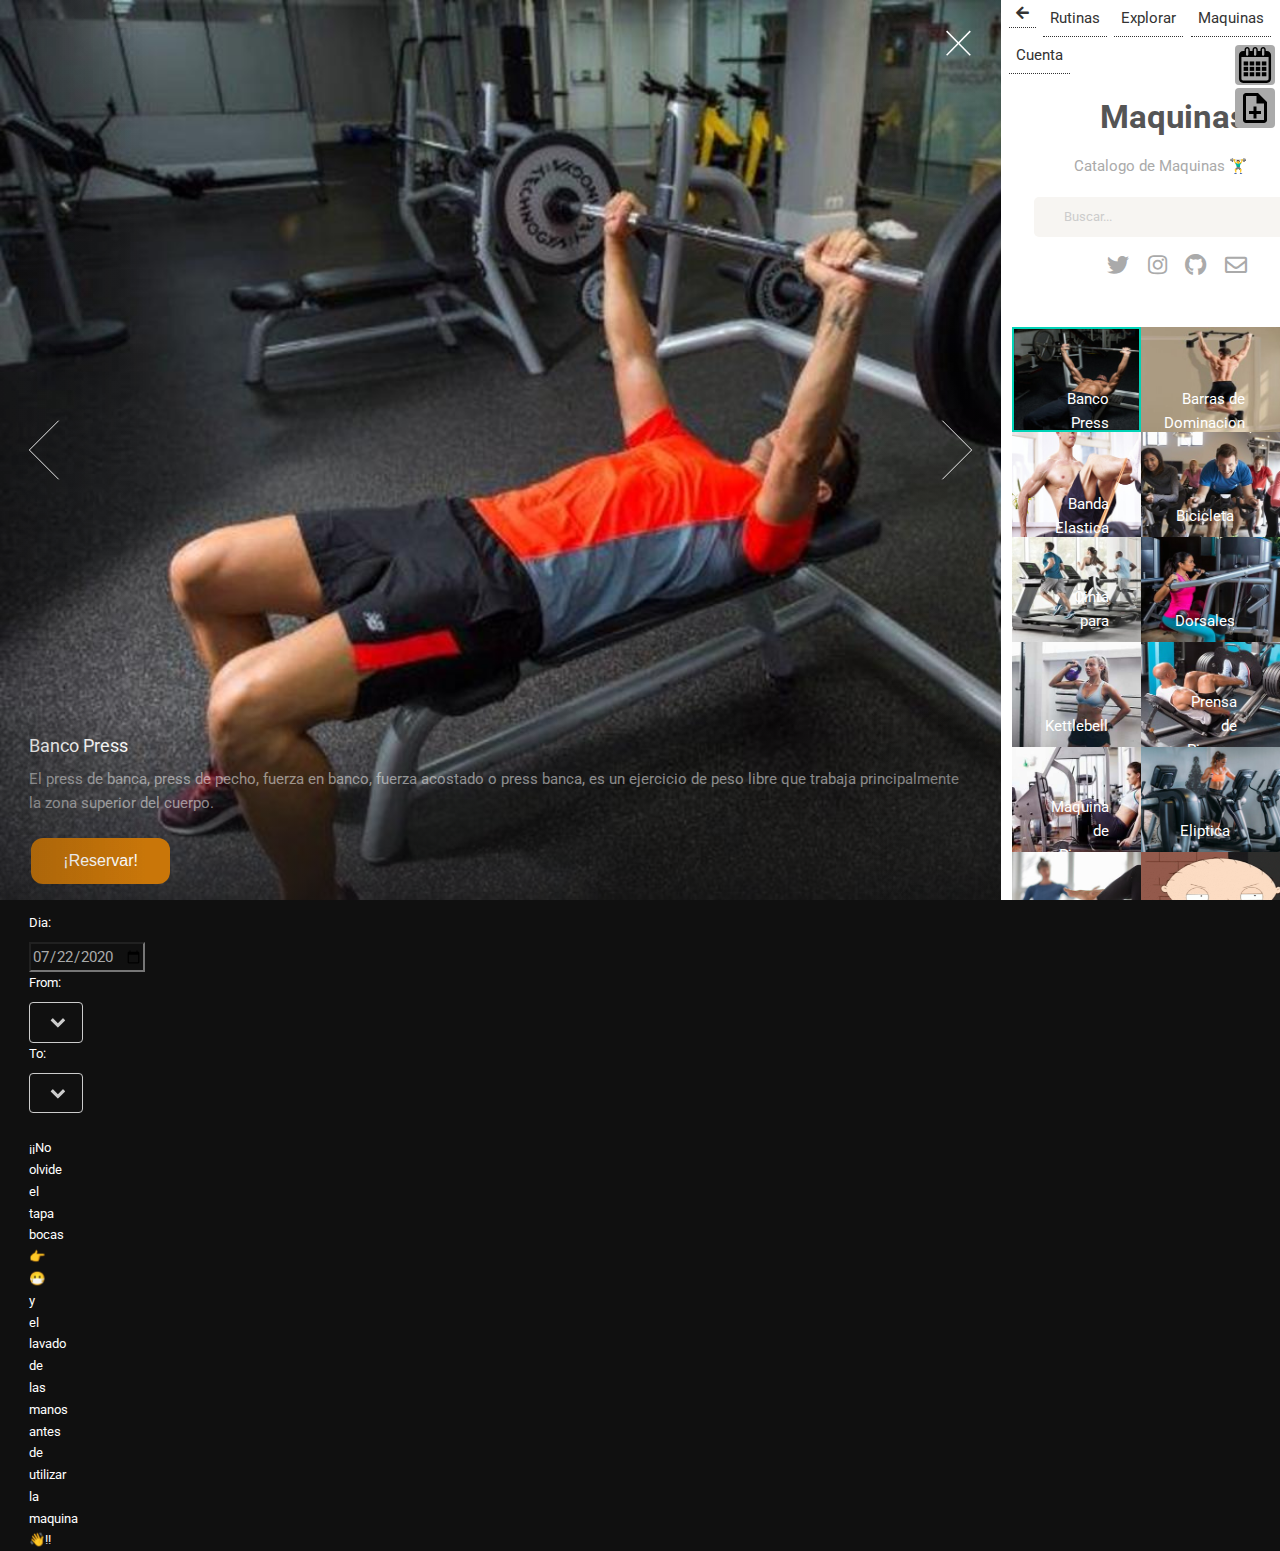
==== commit bb64e097: "Se agrega la athenticación y la vista admin" ====
--- a/index.html
+++ b/index.html
@@ -1,222 +1,587 @@
 <!DOCTYPE HTML>
 
 <html>
-
-<head>
-	<title>OgmaTrainner</title>
-	<meta charset="utf-8" />
-	<meta name="viewport" content="width=device-width, initial-scale=1, user-scalable=no" />
-	<link rel="stylesheet" href="assets/css/main.css" />
-	<noscript>
-		<link rel="stylesheet" href="assets/css/noscript.css" />
-	</noscript>
-</head>
-
-<body class="is-preload-0 is-preload-1 is-preload-2">
-
-	<!-- Main -->
-	<div id="main">
-
-		<div class="navbar">
-			<ul>
-				<li><a href="IniciarSesion.html" class="fas fa-arrow-left"></a></li>
-				<li><a href="#">Rutinas</a></li>
-				<li><a href="Explorar.html">Explorar</a></li>
-				<li><a href="index.html">Maquinas</a></li>
-				<li><a href="RegistrarDatos.html">Cuenta</a></li>
-			</ul>
-		</div>
-
-		<!-- Header -->
-		<header id="header">
-
-			<h1>Maquinas</h1>
-			<p>Catalogo de Maquinas 🏋️‍♂️</p>
-
-			<!--Search-->
-			<div class="box">
-				<div class="container-1">
-					<span class="icon"></span>
-					<input type="search" id="search" placeholder="Buscar..." />
+	<head>
+		<title>OgmaTrainner</title>
+		<meta charset="utf-8" />
+		<meta name="viewport" content="width=device-width, initial-scale=1, user-scalable=no" />
+		<link rel="stylesheet" href="assets/css/main.css" />
+		<noscript><link rel="stylesheet" href="assets/css/noscript.css" /></noscript>
+	</head>
+	<body class="is-preload-0 is-preload-1 is-preload-2">
+
+		<!-- Main -->
+			<div id="main">
+
+				<div class="navbar">
+					<ul>
+						<li><a href="iniciarSesion.html" class="fas fa-arrow-left"></a></li>
+						<li><a href="Rutinas.html">Rutinas</a></li>
+						<li><a href="Explorar.html">Explorar</a></li>
+						<li><a href="index.html">Maquinas</a></li>
+						<li><a href="RegistrarDatos.html">Cuenta</a></li>												
+					</ul>
 				</div>
+
+				<!-- Header -->
+					<header id="header">
+
+						<h1>Maquinas</h1>
+						<p>Catalogo de Maquinas 🏋️‍♂️</p>
+
+						<!--Search-->
+						<div class="box">
+							<div class="container-1">
+								<span class="icon"></span>
+								<input type="search" id="search" placeholder="Buscar..." />
+							</div>
+						</div>
+
+						<!--Icons-->
+						<ul class="icons">
+							<li><a href="#" class="icon brands fa-twitter"><span class="label">Twitter</span></a></li>
+							<li><a href="#" class="icon brands fa-instagram"><span class="label">Instagram</span></a></li>
+							<li><a href="#" class="icon brands fa-github"><span class="label">Github</span></a></li>
+							<li><a href="#" class="icon fa-envelope"><span class="label">Email</span></a></li>
+						</ul>
+					</header>
+
+				<!-- Thumbnail -->
+					<section id="thumbnails">
+						<article>
+							<a class="thumbnail" href="images/Banco_Press_Grandote.jpg" width= 50px data-position="left center"><img content-position="center" src="images/Banco_Press_Chiquito.jpg" alt="" /><div class="centrado">Banco Press</div></a>
+							<h2>Banco Press</h2>
+							<p>El press de banca, press de pecho, fuerza en banco, fuerza acostado o press banca, es un ejercicio de peso libre que trabaja principalmente la zona superior del cuerpo.</p>							
+							<button class="zoom" type="button" id="button1">¡Reservar!</button>
+
+							<!--Reservar-->							
+							<div class="zoomPic">								
+								<form action="">					
+									
+									<br>
+									<label for="dia">Dia:</label>
+
+									<input type="date" id="start" name="trip-start"
+									value="2020-07-22"
+									min="2021-01-01" max="2021-12-31"><br>
+
+									<label for="from">From: </label>									
+									<select name="from" id="from">
+										<option value="1">1:00</option>
+										<option value="2">2:00</option>
+										<option value="3">3:00</option>
+										<option value="4">4:00</option>
+										<option value="5">5:00</option>
+									</select>
+
+									<label for="to">To: </label>
+									<select name="to" id="to">
+										<option value="1">1:00</option>
+										<option value="2">2:00</option>
+										<option value="3">3:00</option>
+										<option value="4">4:00</option>
+										<option value="5">5:00</option>
+									</select>
+									<br><label for="precaucion">¡¡No olvide el tapa bocas 👉😷 y el lavado de 
+										las manos antes de utilizar la maquina 👋!!</label>
+								</form>
+							</div>
+						</article>
+
+
+						<article>
+							<a class="thumbnail" href="images/Barras_Dominacion_Grande.jpg"><img src="images/Barras_Dominacion_Chiquita.jpg" alt="" /><div class="centrado">Barras de Dominacion</div></a>
+							<h2>Barras de Dominacion</h2>
+							<p>Las dominadas son ejercicios que consisten en levantar el cuerpo mientras este pende de una barra. Mediante diferentes agarres de las manos, se parte con los brazos estirados y 
+							solicitando la fuerza de brazos espalda y abdomen, se lleva la barbilla a la altura de la barra.</p>
+							<button class="zoom" type="button" id="button1">¡Reservar!</button>
+
+							<!--Reservar-->							
+							<div class="zoomPic">								
+								<form action="">					
+									
+									<br>
+									<label for="dia">Dia:</label>
+
+									<input type="date" id="start" name="trip-start"
+									value="2020-07-22"
+									min="2021-01-01" max="2021-12-31"><br>
+
+									<label for="from">From: </label>									
+									<select name="from" id="from">
+										<option value="1">1:00</option>
+										<option value="2">2:00</option>
+										<option value="3">3:00</option>
+										<option value="4">4:00</option>
+										<option value="5">5:00</option>
+									</select>
+
+									<label for="to">To: </label>
+									<select name="to" id="to">
+										<option value="1">1:00</option>
+										<option value="2">2:00</option>
+										<option value="3">3:00</option>
+										<option value="4">4:00</option>
+										<option value="5">5:00</option>
+									</select>
+									<br><label for="precaucion">¡¡No olvide el tapa bocas 👉😷 y el lavado de 
+										las manos antes de utilizar la maquina 👋!!</label>
+								</form>
+							</div>
+						</article>
+
+
+						<article>
+							<a class="thumbnail" href="images/Cintas_Elastica_Grande.jpg" data-position="top center"><img  src="images/Cintas_Elastica_Chiquito.jpg" alt="" /><div class="centrado">Banda Elastica</div></a>
+							<h2>Cintas Elasticas</h2>
+							<p>con las bandas elásticas se pueden realizar ejercicios como un curl de bíceps, press militar, sentadillas o extensiones de tríceps. Tonificación muscular: otro motivo es el de tonificar 
+							la musculatura, y para lo cual suelen emplearse las bandas lisas.</p>
+							<button class="zoom" type="button" id="button1">¡Reservar!</button>
+
+							<!--Reservar-->							
+							<div class="zoomPic">								
+								<form action="">					
+									
+									<br>
+									<label for="dia">Dia:</label>
+
+									<input type="date" id="start" name="trip-start"
+									value="2020-07-22"
+									min="2021-01-01" max="2021-12-31"><br>
+
+									<label for="from">From: </label>									
+									<select name="from" id="from">
+										<option value="1">1:00</option>
+										<option value="2">2:00</option>
+										<option value="3">3:00</option>
+										<option value="4">4:00</option>
+										<option value="5">5:00</option>
+									</select>
+
+									<label for="to">To: </label>
+									<select name="to" id="to">
+										<option value="1">1:00</option>
+										<option value="2">2:00</option>
+										<option value="3">3:00</option>
+										<option value="4">4:00</option>
+										<option value="5">5:00</option>
+									</select>
+									<br><label for="precaucion">¡¡No olvide el tapa bocas 👉😷 y el lavado de 
+										las manos antes de utilizar la maquina 👋!!</label>
+								</form>
+							</div>
+						</article>
+
+
+						<article>
+							<a class="thumbnail" href="images/Bicicleta.jpg"><img src="images/Bicicleta_pequeña.jpg" alt="" /><div class="centrado">Bicicleta</div></a>
+							<h2>Bicicletas</h2>
+							<p>El pedaleo incrementa la fuerza de las piernas, pues ejercita principalmente los músculos cuádriceps y los gemelos. Como resultado de un entrenamiento constante en bicicleta estática 
+							se obtienen unas piernas más resistentes y contorneadas y un abdomen y glúteos más definidos.</p>
+							<button class="zoom" type="button" id="button1">¡Reservar!</button>
+
+							<!--Reservar-->							
+							<div class="zoomPic">								
+								<form action="">					
+									
+									<br>
+									<label for="dia">Dia:</label>
+
+									<input type="date" id="start" name="trip-start"
+									value="2020-07-22"
+									min="2021-01-01" max="2021-12-31"><br>
+
+									<label for="from">From: </label>									
+									<select name="from" id="from">
+										<option value="1">1:00</option>
+										<option value="2">2:00</option>
+										<option value="3">3:00</option>
+										<option value="4">4:00</option>
+										<option value="5">5:00</option>
+									</select>
+
+									<label for="to">To: </label>
+									<select name="to" id="to">
+										<option value="1">1:00</option>
+										<option value="2">2:00</option>
+										<option value="3">3:00</option>
+										<option value="4">4:00</option>
+										<option value="5">5:00</option>
+									</select>
+									<br><label for="precaucion">¡¡No olvide el tapa bocas 👉😷 y el lavado de 
+										las manos antes de utilizar la maquina 👋!!</label>
+								</form>
+							</div>
+						</article>
+
+
+						<article>
+							<a class="thumbnail" href="images/Cinta_Correr_.jpg" data-position="top center"><img src="images/Cinta_Correr_Pequeña.jpg" alt="" /><div class="centrado">Cinta para correr</div></a>
+							<h2>Cinta de Correr</h2>
+							<p>Si deseas bajar grasa y tonificar tus músculos en piernas y glúteos podrás hacer grandes sancadas en donde haya un poco de inclinación en la caminadora durante 5 minutos. Recuerda que todos 
+							los ejercicios deben ser en intervalos de alta intensidad para que obtengas mejores resultados y de forma rápida.</p>
+							<button class="zoom" type="button" id="button1">¡Reservar!</button>
+
+							<!--Reservar-->							
+							<div class="zoomPic">								
+								<form action="">					
+									
+									<br>
+									<label for="dia">Dia:</label>
+
+									<input type="date" id="start" name="trip-start"
+									value="2020-07-22"
+									min="2021-01-01" max="2021-12-31"><br>
+
+									<label for="from">From: </label>									
+									<select name="from" id="from">
+										<option value="1">1:00</option>
+										<option value="2">2:00</option>
+										<option value="3">3:00</option>
+										<option value="4">4:00</option>
+										<option value="5">5:00</option>
+									</select>
+
+									<label for="to">To: </label>
+									<select name="to" id="to">
+										<option value="1">1:00</option>
+										<option value="2">2:00</option>
+										<option value="3">3:00</option>
+										<option value="4">4:00</option>
+										<option value="5">5:00</option>
+									</select>
+									<br><label for="precaucion">¡¡No olvide el tapa bocas 👉😷 y el lavado de 
+										las manos antes de utilizar la maquina 👋!!</label>
+								</form>
+							</div>
+						</article>
+
+
+						<article>
+							<a class="thumbnail" href="images/Dorsal.jpg"><img src="images/Dorsales_Pequeño.jpeg" alt="" /><div class="centrado">Dorsales</div></a>
+							<h2>Dorsales</h2>
+							<p>Los ejercicios para dorsales deben ser ejecutados con una técnica muy cuidada, además de informarnos sobre si tenemos alguna disfunción 
+							muscular que debamos corregir antes de empezar con ellos.</p>
+							<button class="zoom" type="button" id="button1">¡Reservar!</button>
+
+							<!--Reservar-->							
+							<div class="zoomPic">								
+								<form action="">					
+									
+									<br>
+									<label for="dia">Dia:</label>
+
+									<input type="date" id="start" name="trip-start"
+									value="2020-07-22"
+									min="2021-01-01" max="2021-12-31"><br>
+
+									<label for="from">From: </label>									
+									<select name="from" id="from">
+										<option value="1">1:00</option>
+										<option value="2">2:00</option>
+										<option value="3">3:00</option>
+										<option value="4">4:00</option>
+										<option value="5">5:00</option>
+									</select>
+
+									<label for="to">To: </label>
+									<select name="to" id="to">
+										<option value="1">1:00</option>
+										<option value="2">2:00</option>
+										<option value="3">3:00</option>
+										<option value="4">4:00</option>
+										<option value="5">5:00</option>
+									</select>
+									<br><label for="precaucion">¡¡No olvide el tapa bocas 👉😷 y el lavado de 
+										las manos antes de utilizar la maquina 👋!!</label>
+								</form>
+							</div>
+						</article>
+
+
+						<article>
+							<a class="thumbnail" href="images/Kettlebel_grande.jpg"><img src="images/kettlebell chiquita.jpg" alt="" /><div class="centrado">Kettlebell</div></a>
+							<h2>Kettlebell</h2>
+							<p>Es una de las mejores formas de trabajar los glúteos, los cuádriceps y los isquiotibiales. Agregar una pesa rusa aumenta la resistencia contra la que su cuerpo tiene que 
+							trabajar para levantarse, desafiando aún más sus músculos. Además, sostener la pesa rusa cerca de su pecho le ayuda a clavar la forma adecuada. Sims sugiere ponerse en cuclillas 
+							profundamente porque 'es más funcional', explica. 'Cuando recoja bolsas pesadas de comestibles, debe ponerse en cuclillas así para no lastimarse la espalda'.</p>
+							<button class="zoom" type="button" id="button1">¡Reservar!</button>
+
+							<!--Reservar-->							
+							<div class="zoomPic">								
+								<form action="">					
+									
+									<br>
+									<label for="dia">Dia:</label>
+
+									<input type="date" id="start" name="trip-start"
+									value="2020-07-22"
+									min="2021-01-01" max="2021-12-31"><br>
+
+									<label for="from">From: </label>									
+									<select name="from" id="from">
+										<option value="1">1:00</option>
+										<option value="2">2:00</option>
+										<option value="3">3:00</option>
+										<option value="4">4:00</option>
+										<option value="5">5:00</option>
+									</select>
+
+									<label for="to">To: </label>
+									<select name="to" id="to">
+										<option value="1">1:00</option>
+										<option value="2">2:00</option>
+										<option value="3">3:00</option>
+										<option value="4">4:00</option>
+										<option value="5">5:00</option>
+									</select>
+									<br><label for="precaucion">¡¡No olvide el tapa bocas 👉😷 y el lavado de 
+										las manos antes de utilizar la maquina 👋!!</label>
+								</form>
+							</div>
+						</article>
+
+
+						<article>
+							<a class="thumbnail" href="images/prensa_piernas_grande.jpg"><img src="images/prensa_piernas_chiquita.jpg" alt="" /><div class="centrado">Prensa de Piernas</div></a>
+							<h2>Prensa de Piernas</h2>
+							<p>Nos colocaremos con la espalda bien apoyada en el respaldo de la máquina llamada prensa inclinada a 45 grados y los pies sobre la plataforma que debemos empujar, 
+							medianamente separados entre sí. Quitamos los soportes laterales del peso y empujamos la plataforma con las piernas para dejar casi extendidas las mismas</p>
+							<button class="zoom" type="button" id="button1">¡Reservar!</button>
+
+							<!--Reservar-->							
+							<div class="zoomPic">								
+								<form action="">					
+									
+									<br>
+									<label for="dia">Dia:</label>
+
+									<input type="date" id="start" name="trip-start"
+									value="2020-07-22"
+									min="2021-01-01" max="2021-12-31"><br>
+
+									<label for="from">From: </label>									
+									<select name="from" id="from">
+										<option value="1">1:00</option>
+										<option value="2">2:00</option>
+										<option value="3">3:00</option>
+										<option value="4">4:00</option>
+										<option value="5">5:00</option>
+									</select>
+
+									<label for="to">To: </label>
+									<select name="to" id="to">
+										<option value="1">1:00</option>
+										<option value="2">2:00</option>
+										<option value="3">3:00</option>
+										<option value="4">4:00</option>
+										<option value="5">5:00</option>
+									</select>
+									<br><label for="precaucion">¡¡No olvide el tapa bocas 👉😷 y el lavado de 
+										las manos antes de utilizar la maquina 👋!!</label>
+								</form>
+							</div>
+						</article>
+
+
+						<article>
+							<a class="thumbnail" href="images/maquina_piernas_grande.jpeg"><img  src="images/maquina de piernas chiquita.jpg" alt="" /><div class="centrado">Maquina de Piernas</div></a>
+							<h2>Maquina de Piernas</h2>
+							<p>Esta máquina que se usa generalmente para lesiones, es buenísima para trabajar esta zona tan complicada de la pierna de entrenar. Te sientas en la silla, 
+							pones las piernas en las almohadillas pero con los pies bajo estas y con las rodillas alineadas.Una vez colocado, solo tendrás que subir el peso que irá 
+							relacionado con la ‘palanca’ que levantarás con tus pies mientras estiras los cuadriceps.</p>
+							<button class="zoom" type="button" id="button1">¡Reservar!</button>
+
+							<!--Reservar-->							
+							<div class="zoomPic">								
+								<form action="">					
+									
+									<br>
+									<label for="dia">Dia:</label>
+
+									<input type="date" id="start" name="trip-start"
+									value="2020-07-22"
+									min="2021-01-01" max="2021-12-31"><br>
+
+									<label for="from">From: </label>									
+									<select name="from" id="from">
+										<option value="1">1:00</option>
+										<option value="2">2:00</option>
+										<option value="3">3:00</option>
+										<option value="4">4:00</option>
+										<option value="5">5:00</option>
+									</select>
+
+									<label for="to">To: </label>
+									<select name="to" id="to">
+										<option value="1">1:00</option>
+										<option value="2">2:00</option>
+										<option value="3">3:00</option>
+										<option value="4">4:00</option>
+										<option value="5">5:00</option>
+									</select>
+									<br><label for="precaucion">¡¡No olvide el tapa bocas 👉😷 y el lavado de 
+										las manos antes de utilizar la maquina 👋!!</label>
+								</form>
+							</div>
+						</article>
+
+
+						<article>
+							<a class="thumbnail" href="images/eliptica_grande.jpg"><img src="images/eliptica chiquita.jpg" alt="" /><div class="centrado">Eliptica</div></a>
+							<h2>Eliptica</h2>
+							<p>Mientras patinamos estamos trabajando los músculos del tren inferior: los cuádriceps (parte frontal del muslo), glúteos (parte posterior), 
+							aductores y abductores (parte interna y externa de las caderas/muslos), y los músculos de la pierna baja, así que la tonificación y fortalecimiento están garantizados. 
+							Los músculos que mejoran la postura como los abdominales y extensores posteriores también se fortalecen para desarrollar el equilibrio.</p>
+							<button class="zoom" type="button" id="button1">¡Reservar!</button>
+
+							<!--Reservar-->							
+							<div class="zoomPic">								
+								<form action="">					
+									
+									<br>
+									<label for="dia">Dia:</label>
+
+									<input type="date" id="start" name="trip-start"
+									value="2020-07-22"
+									min="2021-01-01" max="2021-12-31"><br>
+
+									<label for="from">From: </label>									
+									<select name="from" id="from">
+										<option value="1">1:00</option>
+										<option value="2">2:00</option>
+										<option value="3">3:00</option>
+										<option value="4">4:00</option>
+										<option value="5">5:00</option>
+									</select>
+
+									<label for="to">To: </label>
+									<select name="to" id="to">
+										<option value="1">1:00</option>
+										<option value="2">2:00</option>
+										<option value="3">3:00</option>
+										<option value="4">4:00</option>
+										<option value="5">5:00</option>
+									</select>
+									<br><label for="precaucion">¡¡No olvide el tapa bocas 👉😷 y el lavado de 
+										las manos antes de utilizar la maquina 👋!!</label>
+								</form>
+							</div>
+						</article>
+
+
+						<article>
+							<a class="thumbnail" href="images/pony_grande.png"><img src="images/pony chiquito.jpg" alt="" /><div class="centrado">Pony</div></a>
+							<h2>Pony</h2>
+							<p>Este es un equipo biosaludable muy completo que además de mejorar la capacidad cardio-pulmonar, activa y tonifica la musculatura de los brazos, piernas, abdominal y pecho.
+							REPETICIONES: Se recomiendan 3 sesiones de 10 repeticiones, con un descanso de 5 segundos entre serie y serie para el uso de este equipo biosaludable, siempre considerando el estado físico del usuario. .</p>
+							<button class="zoom" type="button" id="button1">¡Reservar!</button>
+
+							<!--Reservar-->							
+							<div class="zoomPic">								
+								<form action="">					
+									
+									<br>
+									<label for="dia">Dia:</label>
+
+									<input type="date" id="start" name="trip-start"
+									value="2020-07-22"
+									min="2021-01-01" max="2021-12-31"><br>
+
+									<label for="from">From: </label>									
+									<select name="from" id="from">
+										<option value="1">1:00</option>
+										<option value="2">2:00</option>
+										<option value="3">3:00</option>
+										<option value="4">4:00</option>
+										<option value="5">5:00</option>
+									</select>
+
+									<label for="to">To: </label>
+									<select name="to" id="to">
+										<option value="1">1:00</option>
+										<option value="2">2:00</option>
+										<option value="3">3:00</option>
+										<option value="4">4:00</option>
+										<option value="5">5:00</option>
+									</select>
+
+									<br><label for="precaucion">¡¡No olvide el tapa bocas 👉😷 y el lavado de 
+										las manos antes de utilizar la maquina 👋!!</label>
+								</form>
+							</div>
+						</article>
+
+
+						<article>
+							<a class="thumbnail" href="images/gifs/lui.gif"><img src="images/gifs/lui.gif" alt="" /><div class="centrado">Mancuernas</div></a>
+							<h2>Mancuernas</h2>
+							<p>Comienza con las pesas en los hombros. Dobla las rodillas ligeramente y aprieta los glúteos. Usa las piernas para ayudar a que el movimiento conduzca las pesas por encima de la cabeza, 
+							lleva los bíceps a la oreja para que las pesas terminen directamente encima de la cabeza, no delante de la frente. Resiste la gravedad y baja las mancuernas lentamente hasta tus hombros y 
+							vuelve a ponerlas en el punto de partida para repetir el ejercicio de nuevo.
+							Consejo: Si no sientes que tus abdominales están funcionando, intenta activarlos (plancha/bear crawls) para activar tu core.
+							</p>
+							<button class="zoom" type="button" id="button1">¡Reservar!</button>
+
+							<!--Reservar-->							
+							<div class="zoomPic">								
+								<form action="">					
+									
+									<br>
+									<label for="dia">Dia:</label>
+
+									<input type="date" id="start" name="trip-start"
+									value="2020-07-22"
+									min="2021-01-01" max="2021-12-31"><br>
+
+									<label for="from">From: </label>									
+									<select name="from" id="from">
+										<option value="1">1:00</option>
+										<option value="2">2:00</option>
+										<option value="3">3:00</option>
+										<option value="4">4:00</option>
+										<option value="5">5:00</option>
+									</select>
+
+									<label for="to">To: </label>
+									<select name="to" id="to">
+										<option value="1">1:00</option>
+										<option value="2">2:00</option>
+										<option value="3">3:00</option>
+										<option value="4">4:00</option>
+										<option value="5">5:00</option>
+									</select>
+									<br><label for="precaucion">¡¡No olvide el tapa bocas 👉😷 y el lavado de 
+										las manos antes de utilizar la maquina 👋!!</label>										
+								</form>
+								
+							</div>
+						</article>		
+
+						<!--Barra Derecha-->
+						<button type="button" class="btn_calendar" onclick="location.href='Calendar/calendar.html'"></button>
+						<button type="button" class="btn_agregar_maquina" onclick="location.href='#'"></button>
+
+					</section>
+
+
+				<!-- Footer -->
+					<footer id="footer">
+						<ul class="copyright">
+							<li>&copy; OgmaTrainner.</li><br><br><li>Desarrolladores: <p>-Sebastián Ocampo Roa<br>
+																			 	 -Juan Felipe Muñoz<br>
+																				 -Ivan Pulido</p>.</li>
+						</ul>
+					</footer>				
+
 			</div>
 
-			<!--Icons-->
-			<ul class="icons">
-				<li><a href="#" class="icon brands fa-twitter"><span class="label">Twitter</span></a></li>
-				<li><a href="#" class="icon brands fa-instagram"><span class="label">Instagram</span></a></li>
-				<li><a href="#" class="icon brands fa-github"><span class="label">Github</span></a></li>
-				<li><a href="#" class="icon fa-envelope"><span class="label">Email</span></a></li>
-			</ul>
-		</header>
-
-		<!-- Thumbnail -->
-		<section id="thumbnails">
-			<article>
-				<a class="thumbnail" href="images/Banco_Press_Grandote.jpg" width=50px data-position="left center"><img
-						content-position="center" src="images/Banco_Press_Chiquito.jpg" alt="" />
-					<div class="centrado">Banco Press</div>
-				</a>
-				<h2>Banco Press</h2>
-				<p>El press de banca, press de pecho, fuerza en banco, fuerza acostado o press banca, es un ejercicio de
-					peso libre que trabaja principalmente la zona superior del cuerpo.</p>
-				<button type="button" class="button1">¡Reservar!</button>
-			</article>
-			<article>
-				<a class="thumbnail" href="images/Barras_Dominacion_Grande.jpg"><img
-						src="images/Barras_Dominacion_Chiquita.jpg" alt="" />
-					<div class="centrado">Barras de Dominacion</div>
-				</a>
-				<h2>Barras de Dominacion</h2>
-				<p>Las dominadas son ejercicios que consisten en levantar el cuerpo mientras este pende de una barra.
-					Mediante diferentes agarres de las manos, se parte con los brazos estirados y
-					solicitando la fuerza de brazos espalda y abdomen, se lleva la barbilla a la altura de la barra.</p>
-				<button type="button" class="button1">¡Reservar!</button>
-			</article>
-			<article>
-				<a class="thumbnail" href="images/Cintas_Elastica_Grande.jpg" data-position="top center"><img
-						src="images/Cintas_Elastica_Chiquito.jpg" alt="" />
-					<div class="centrado">Banda Elastica</div>
-				</a>
-				<h2>Cintas Elasticas</h2>
-				<p>con las bandas elásticas se pueden realizar ejercicios como un curl de bíceps, press militar,
-					sentadillas o extensiones de tríceps. Tonificación muscular: otro motivo es el de tonificar
-					la musculatura, y para lo cual suelen emplearse las bandas lisas.</p>
-				<button type="button" class="button1">¡Reservar!</button>
-			</article>
-			<article>
-				<a class="thumbnail" href="images/Bicicleta.jpg"><img src="images/Bicicleta_pequeña.jpg" alt="" />
-					<div class="centrado">Bicicleta</div>
-				</a>
-				<h2>Bicicletas</h2>
-				<p>El pedaleo incrementa la fuerza de las piernas, pues ejercita principalmente los músculos cuádriceps
-					y los gemelos. Como resultado de un entrenamiento constante en bicicleta estática
-					se obtienen unas piernas más resistentes y contorneadas y un abdomen y glúteos más definidos.</p>
-				<button type="button" class="button1">¡Reservar!</button>
-			</article>
-			<article>
-				<a class="thumbnail" href="images/Cinta_Correr_.jpg" data-position="top center"><img
-						src="images/Cinta_Correr_Pequeña.jpg" alt="" />
-					<div class="centrado">Cinta para correr</div>
-				</a>
-				<h2>Cinta de Correr</h2>
-				<p>Si deseas bajar grasa y tonificar tus músculos en piernas y glúteos podrás hacer grandes sancadas en
-					donde haya un poco de inclinación en la caminadora durante 5 minutos. Recuerda que todos
-					los ejercicios deben ser en intervalos de alta intensidad para que obtengas mejores resultados y de
-					forma rápida.</p>
-				<button type="button" class="button1">¡Reservar!</button>
-			</article>
-			<article>
-				<a class="thumbnail" href="images/Dorsal.jpg"><img src="images/Dorsales_Pequeño.jpeg" alt="" />
-					<div class="centrado">Dorsales</div>
-				</a>
-				<h2>Dorsales</h2>
-				<p>Los ejercicios para dorsales deben ser ejecutados con una técnica muy cuidada, además de informarnos
-					sobre si tenemos alguna disfunción
-					muscular que debamos corregir antes de empezar con ellos.</p>
-				<button type="button" class="button1">¡Reservar!</button>
-			</article>
-			<article>
-				<a class="thumbnail" href="images/Kettlebel_grande.jpg"><img src="images/kettlebell chiquita.jpg"
-						alt="" />
-					<div class="centrado">Kettlebell</div>
-				</a>
-				<h2>Kettlebell</h2>
-				<p>Es una de las mejores formas de trabajar los glúteos, los cuádriceps y los isquiotibiales. Agregar
-					una pesa rusa aumenta la resistencia contra la que su cuerpo tiene que
-					trabajar para levantarse, desafiando aún más sus músculos. Además, sostener la pesa rusa cerca de su
-					pecho le ayuda a clavar la forma adecuada. Sims sugiere ponerse en cuclillas
-					profundamente porque 'es más funcional', explica. 'Cuando recoja bolsas pesadas de comestibles, debe
-					ponerse en cuclillas así para no lastimarse la espalda'.</p>
-				<button type="button" class="button1">¡Reservar!</button>
-			</article>
-			<article>
-				<a class="thumbnail" href="images/prensa_piernas_grande.jpg"><img
-						src="images/prensa_piernas_chiquita.jpg" alt="" />
-					<div class="centrado">Prensa de Piernas</div>
-				</a>
-				<h2>Prensa de Piernas</h2>
-				<p>Nos colocaremos con la espalda bien apoyada en el respaldo de la máquina llamada prensa inclinada a
-					45 grados y los pies sobre la plataforma que debemos empujar,
-					medianamente separados entre sí. Quitamos los soportes laterales del peso y empujamos la plataforma
-					con las piernas para dejar casi extendidas las mismas</p>
-				<button type="button" class="button1">¡Reservar!</button>
-			</article>
-			<article>
-				<a class="thumbnail" href="images/maquina_piernas_grande.jpeg"><img
-						src="images/maquina de piernas chiquita.jpg" alt="" />
-					<div class="centrado">Maquina de Piernas</div>
-				</a>
-				<h2>Maquina de Piernas</h2>
-				<p>Esta máquina que se usa generalmente para lesiones, es buenísima para trabajar esta zona tan
-					complicada de la pierna de entrenar. Te sientas en la silla,
-					pones las piernas en las almohadillas pero con los pies bajo estas y con las rodillas alineadas.Una
-					vez colocado, solo tendrás que subir el peso que irá
-					relacionado con la ‘palanca’ que levantarás con tus pies mientras estiras los cuadriceps.</p>
-				<button type="button" class="button1">¡Reservar!</button>
-			</article>
-			<article>
-				<a class="thumbnail" href="images/eliptica_grande.jpg"><img src="images/eliptica chiquita.jpg" alt="" />
-					<div class="centrado">Eliptica</div>
-				</a>
-				<h2>Eliptica</h2>
-				<p>Mientras patinamos estamos trabajando los músculos del tren inferior: los cuádriceps (parte frontal
-					del muslo), glúteos (parte posterior),
-					aductores y abductores (parte interna y externa de las caderas/muslos), y los músculos de la pierna
-					baja, así que la tonificación y fortalecimiento están garantizados.
-					Los músculos que mejoran la postura como los abdominales y extensores posteriores también se
-					fortalecen para desarrollar el equilibrio.</p>
-				<button type="button" class="button1">¡Reservar!</button>
-			</article>
-			<article>
-				<a class="thumbnail" href="images/pony_grande.png"><img src="images/pony chiquito.jpg" alt="" />
-					<div class="centrado">Pony</div>
-				</a>
-				<h2>Pony</h2>
-				<p>Este es un equipo biosaludable muy completo que además de mejorar la capacidad cardio-pulmonar,
-					activa y tonifica la musculatura de los brazos, piernas, abdominal y pecho.
-					REPETICIONES: Se recomiendan 3 sesiones de 10 repeticiones, con un descanso de 5 segundos entre
-					serie y serie para el uso de este equipo biosaludable, siempre considerando el estado físico del
-					usuario. .</p>
-				<button type="button" class="button1">¡Reservar!</button>
-			</article>
-			<article>
-				<a class="thumbnail" href="images/mancuerna_grande.jpeg"><img src="images/mancuerna_chiquita.jpg"
-						alt="" />
-					<div class="centrado">Mancuernas</div>
-				</a>
-				<h2>Mancuernas</h2>
-				<p>Comienza con las pesas en los hombros. Dobla las rodillas ligeramente y aprieta los glúteos. Usa las
-					piernas para ayudar a que el movimiento conduzca las pesas por encima de la cabeza,
-					lleva los bíceps a la oreja para que las pesas terminen directamente encima de la cabeza, no delante
-					de la frente. Resiste la gravedad y baja las mancuernas lentamente hasta tus hombros y
-					vuelve a ponerlas en el punto de partida para repetir el ejercicio de nuevo.
-					Consejo: Si no sientes que tus abdominales están funcionando, intenta activarlos (plancha/bear
-					crawls) para activar tu core.
-				</p>
-				<button type="button" class="button1">¡Reservar!</button>
-			</article>
-		</section>
-
-
-		<!-- Footer -->
-		<footer id="footer">
-			<ul class="copyright">
-				<li>&copy; OgmaTrainner.</li><br><br>
-				<li>Desarrolladores: <p>-Sebastián Ocampo Roa<br>
-						-Juan Felipe Muñoz<br>
-						-Ivan Pulido</p>.</li>
-			</ul>
-		</footer>
-
-	</div>
-
-	<!-- Scripts -->
-	<script src="assets/js/jquery.min.js"></script>
-	<script src="assets/js/browser.min.js"></script>
-	<script src="assets/js/breakpoints.min.js"></script>
-	<script src="assets/js/main.js"></script>
-
-</body>
-
+		<!-- Scripts -->			
+			<script src="assets/js/jquery.min.js"></script>
+			<script src="assets/js/horizTranslate.js"></script>
+			<script src="assets/js/browser.min.js"></script>
+			<script src="assets/js/breakpoints.min.js"></script>
+			<script src="assets/js/main.js"></script>
+
+	</body>
 </html>--- a/assets/css/main.css
+++ b/assets/css/main.css
@@ -367,6 +367,90 @@
 	background-color: transparent;
 }
 
+
+.btn_calendar{
+	background-image: url("images/calendario.svg");		
+	background-position: center; /* Center the image */
+	background-repeat: no-repeat; /* Do not repeat the image */
+	/*background-size: cover; Resize the background image to cover the entire container */
+
+	display: block;
+  	position: fixed;
+  	top: 45px;
+  	right: 5px;
+  	z-index: 99;
+  	font-size: 18px;
+  	border: none;
+  	outline: none;
+  	background-color:#aaa;
+  	color: white;
+  	cursor: pointer;
+  	padding: 20px;
+}
+
+.btn_agregar_maquina{
+	background-image: url("images/addNote.svg");		
+	background-position: center; 
+	background-repeat: no-repeat; 
+	display: block;
+  	position: fixed;
+  	top: 88px;
+  	right: 5px;
+  	z-index: 99;
+  	font-size: 18px;
+  	border: none;
+  	outline: none;
+  	background-color:#aaa;
+  	color: white;
+  	cursor: pointer;
+  	padding: 20px;
+}
+
+#component-add-machine{
+	display: block;
+	z-index: 99;
+	font-size: 18px;
+	border: none;
+	outline: none;
+	background-color: white;
+	color: #ccc;
+	cursor: pointer;
+	padding: 15px;	
+  	margin: 15px;
+	border-radius: 12px;
+}
+
+#component-exist-machine{
+	display: none;
+	z-index: 99;
+	font-size: 18px;
+	border: none;
+	outline: none;
+	background-color: white;
+	color: #ccc;
+	cursor: pointer;
+	padding: 15px;	
+  	margin: 15px;
+	border-radius: 12px;
+}
+
+
+#component-exist-machine  input{
+	height: 2.2em;	
+}
+
+#component-exist-machine  select{
+	height: 2.2em;	
+}
+
+#component-add-machine input{
+	height: 2.2em;
+}
+
+#component-exist-machine button{
+	background-color: rgb(201, 118, 9);
+	color: white;
+}
 
 /* Basic */
 
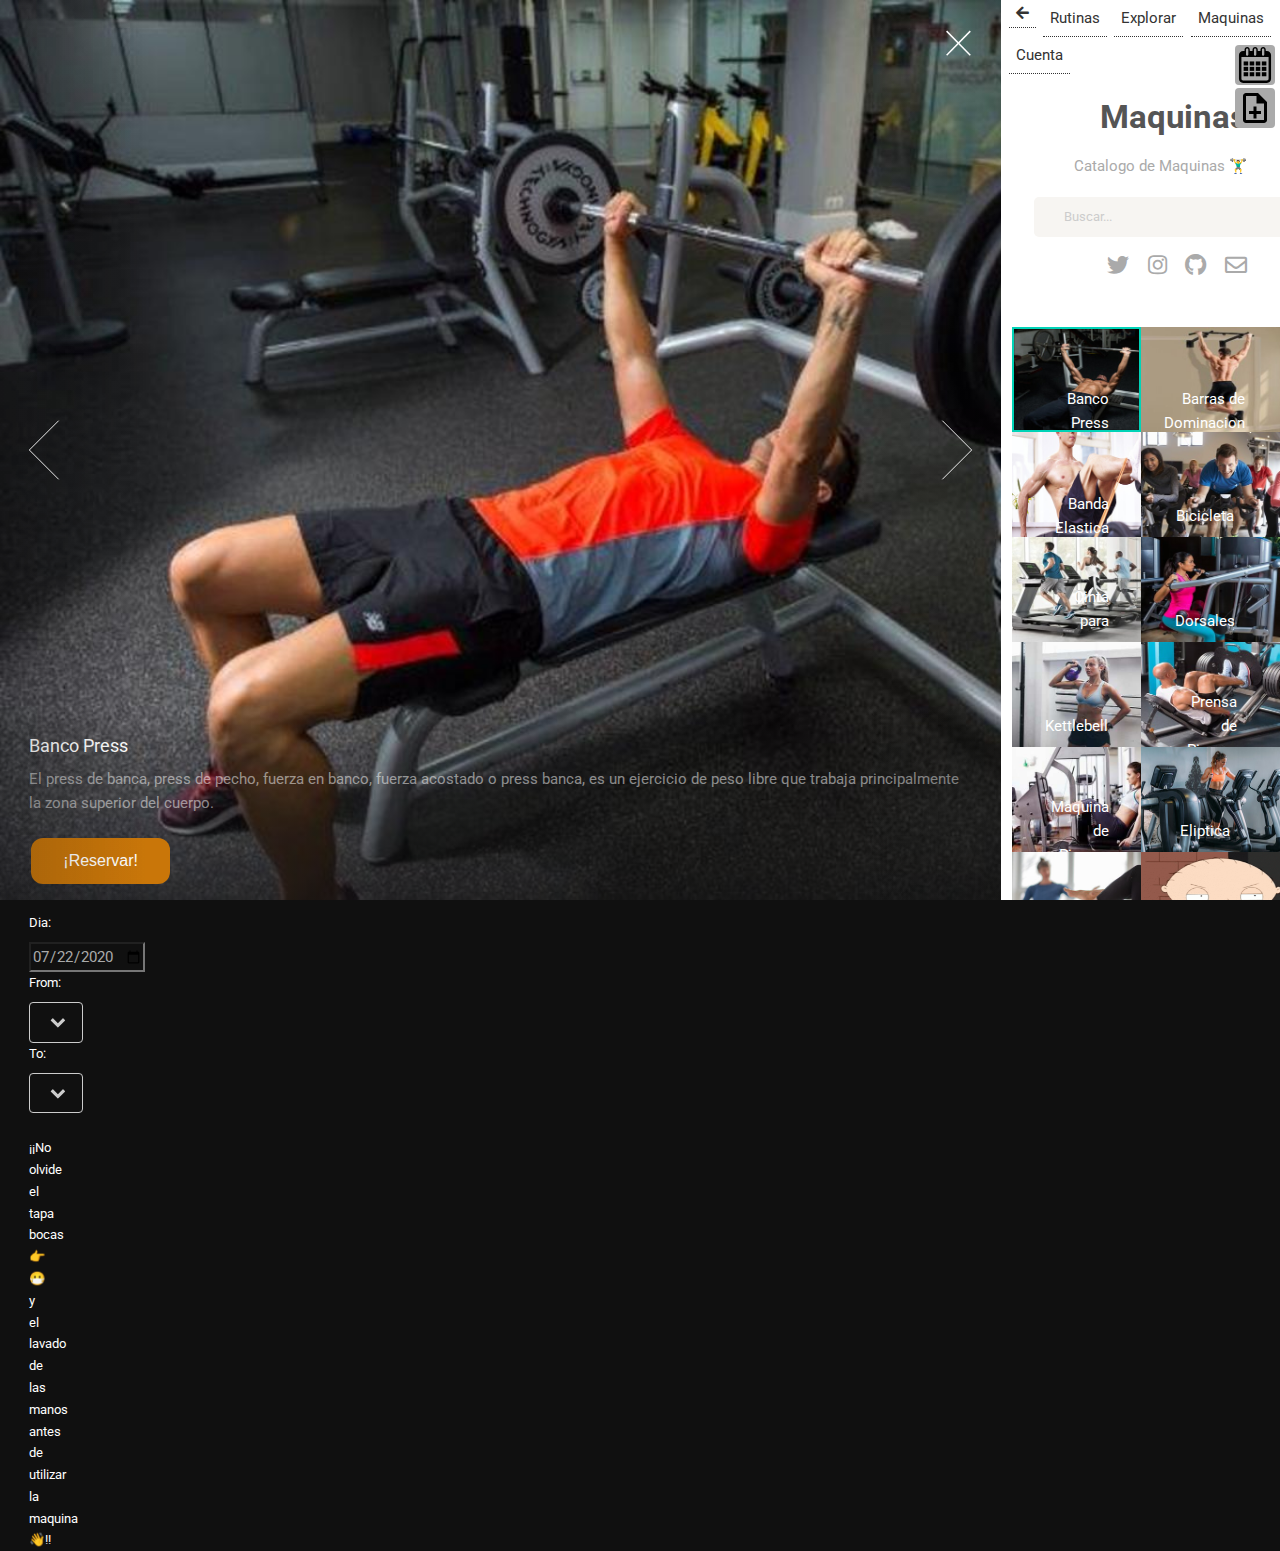
==== commit 4700c3b0: "se termina agregar maquina y se agrega el calendario" ====
--- a/index.html
+++ b/index.html
@@ -15,7 +15,7 @@
 
 				<div class="navbar">
 					<ul>
-						<li><a href="iniciarSesion.html" class="fas fa-arrow-left"></a></li>
+						<li><a href="javascript:history.back()" class="fas fa-arrow-left"></a></li>
 						<li><a href="Rutinas.html">Rutinas</a></li>
 						<li><a href="Explorar.html">Explorar</a></li>
 						<li><a href="index.html">Maquinas</a></li>
@@ -428,7 +428,7 @@
 
 
 						<article>
-							<a class="thumbnail" href="images/eliptica_grande.jpg"><img src="images/eliptica chiquita.jpg" alt="" /><div class="centrado">Eliptica</div></a>
+							<a class="thumbnail" href="images/eliptica_grande.jpg"><img src="images/eliptica chiquita.jpeg" alt="" /><div class="centrado">Eliptica</div></a>
 							<h2>Eliptica</h2>
 							<p>Mientras patinamos estamos trabajando los músculos del tren inferior: los cuádriceps (parte frontal del muslo), glúteos (parte posterior), 
 							aductores y abductores (parte interna y externa de las caderas/muslos), y los músculos de la pierna baja, así que la tonificación y fortalecimiento están garantizados. 
@@ -560,7 +560,7 @@
 
 						<!--Barra Derecha-->
 						<button type="button" class="btn_calendar" onclick="location.href='Calendar/calendar.html'"></button>
-						<button type="button" class="btn_agregar_maquina" onclick="location.href='#'"></button>
+						<button type="button" class="btn_agregar_maquina" onclick="location.href='agregarMaquina.html'"></button>
 
 					</section>
 
--- a/assets/css/main.css
+++ b/assets/css/main.css
@@ -447,10 +447,11 @@
 	height: 2.2em;
 }
 
-#component-exist-machine button{
+/*#component-exist-machine button{
 	background-color: rgb(201, 118, 9);
 	color: white;
 }
+*/
 
 /* Basic */
 
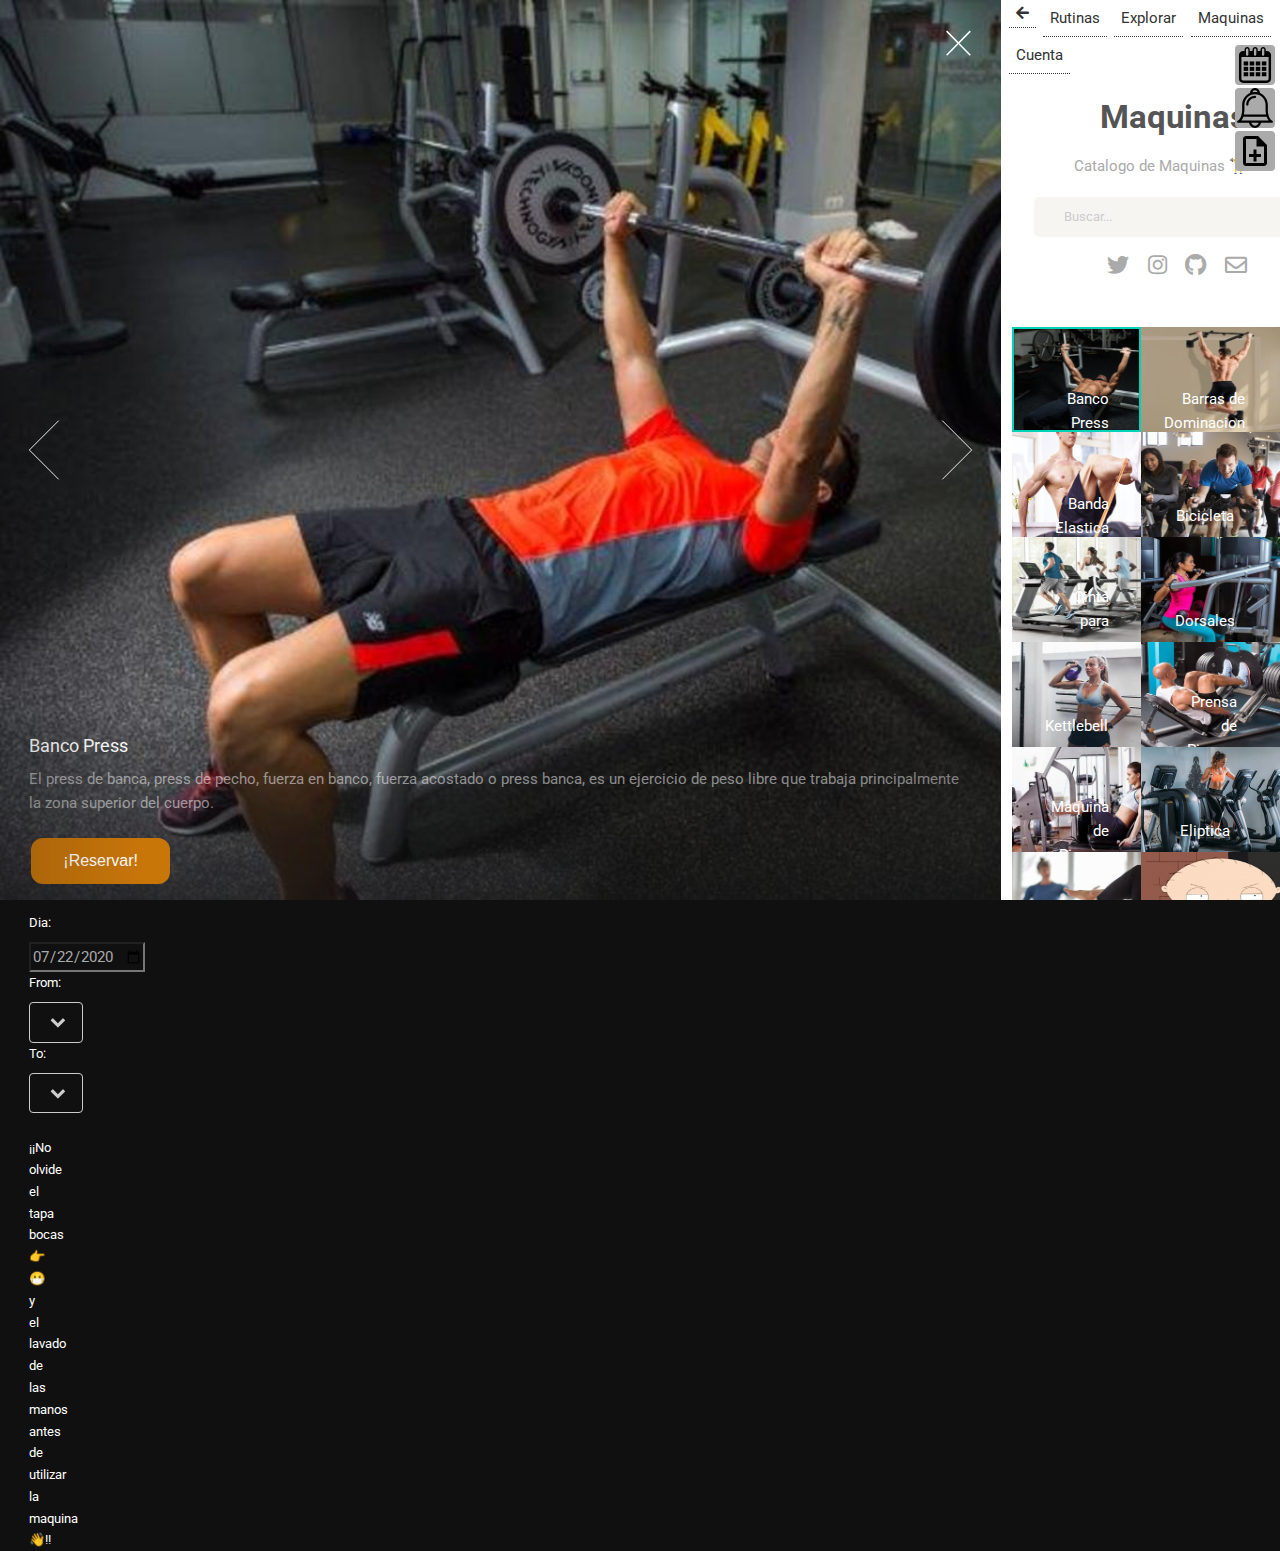
==== commit 9036ff82: "se agregan los botones de yosequa" ====
--- a/index.html
+++ b/index.html
@@ -15,7 +15,7 @@
 
 				<div class="navbar">
 					<ul>
-						<li><a href="javascript:history.back()" class="fas fa-arrow-left"></a></li>
+						<li><a href="IniciarSesion.html" class="fas fa-arrow-left"></a></li>
 						<li><a href="Rutinas.html">Rutinas</a></li>
 						<li><a href="Explorar.html">Explorar</a></li>
 						<li><a href="index.html">Maquinas</a></li>
@@ -559,7 +559,8 @@
 						</article>		
 
 						<!--Barra Derecha-->
-						<button type="button" class="btn_calendar" onclick="location.href='Calendar/calendar.html'"></button>
+						<button type="button" class="btn_calendar" onclick="location.href='Calendar/calendario.html'"></button>
+						<button type="button" class="btn_notificacion" onclick="location.href='agregarMaquina.html'"></button>
 						<button type="button" class="btn_agregar_maquina" onclick="location.href='agregarMaquina.html'"></button>
 
 					</section>
--- a/assets/css/main.css
+++ b/assets/css/main.css
@@ -370,10 +370,8 @@
 
 .btn_calendar{
 	background-image: url("images/calendario.svg");		
-	background-position: center; /* Center the image */
-	background-repeat: no-repeat; /* Do not repeat the image */
-	/*background-size: cover; Resize the background image to cover the entire container */
-
+	background-position: center; 
+	background-repeat: no-repeat; 
 	display: block;
   	position: fixed;
   	top: 45px;
@@ -394,8 +392,80 @@
 	background-repeat: no-repeat; 
 	display: block;
   	position: fixed;
+  	top: 131px;
+  	right: 5px;
+  	z-index: 99;
+  	font-size: 18px;
+  	border: none;
+  	outline: none;
+  	background-color:#aaa;
+  	color: white;
+  	cursor: pointer;
+  	padding: 20px;
+}
+
+.btn_exportar{
+	background-image: url("images/exportar.svg");		
+	background-position: center; 
+	background-repeat: no-repeat; 
+	display: block;
+  	position: fixed;
+  	top: 45px;
+  	right: 5px;
+  	z-index: 99;
+  	font-size: 18px;
+  	border: none;
+  	outline: none;
+  	background-color:#aaa;
+  	color: white;
+  	cursor: pointer;
+  	padding: 20px;
+}
+
+.btn_notificacion{
+	background-image: url("images/campana-de-notificacion.svg");		
+	background-position: center; 
+	background-repeat: no-repeat; 
+	display: block;
+  	position: fixed;
   	top: 88px;
   	right: 5px;
+  	z-index: 99;
+  	font-size: 18px;
+  	border: none;
+  	outline: none;
+  	background-color:#aaa;
+  	color: white;
+  	cursor: pointer;
+  	padding: 20px;
+}
+
+.btn_codigo_qr{
+	background-image: url("images/codigo-qr.svg");		
+	background-position: center; 
+	background-repeat: no-repeat; 
+	display: block;
+  	position: relative;
+  	bottom: 1150px;
+  	left: 316px;
+  	z-index: 99;
+  	font-size: 18px;
+  	border: none;
+  	outline: none;
+  	background-color:#aaa;
+  	color: white;
+  	cursor: pointer;
+  	padding: 20px;
+}
+
+.btn_premium{
+	background-image: url("images/servicio-premium.svg");		
+	background-position: center; 
+	background-repeat: no-repeat; 
+	display: block;
+  	position: relative;
+  	bottom: 1100px;
+  	left: 316px;
   	z-index: 99;
   	font-size: 18px;
   	border: none;
